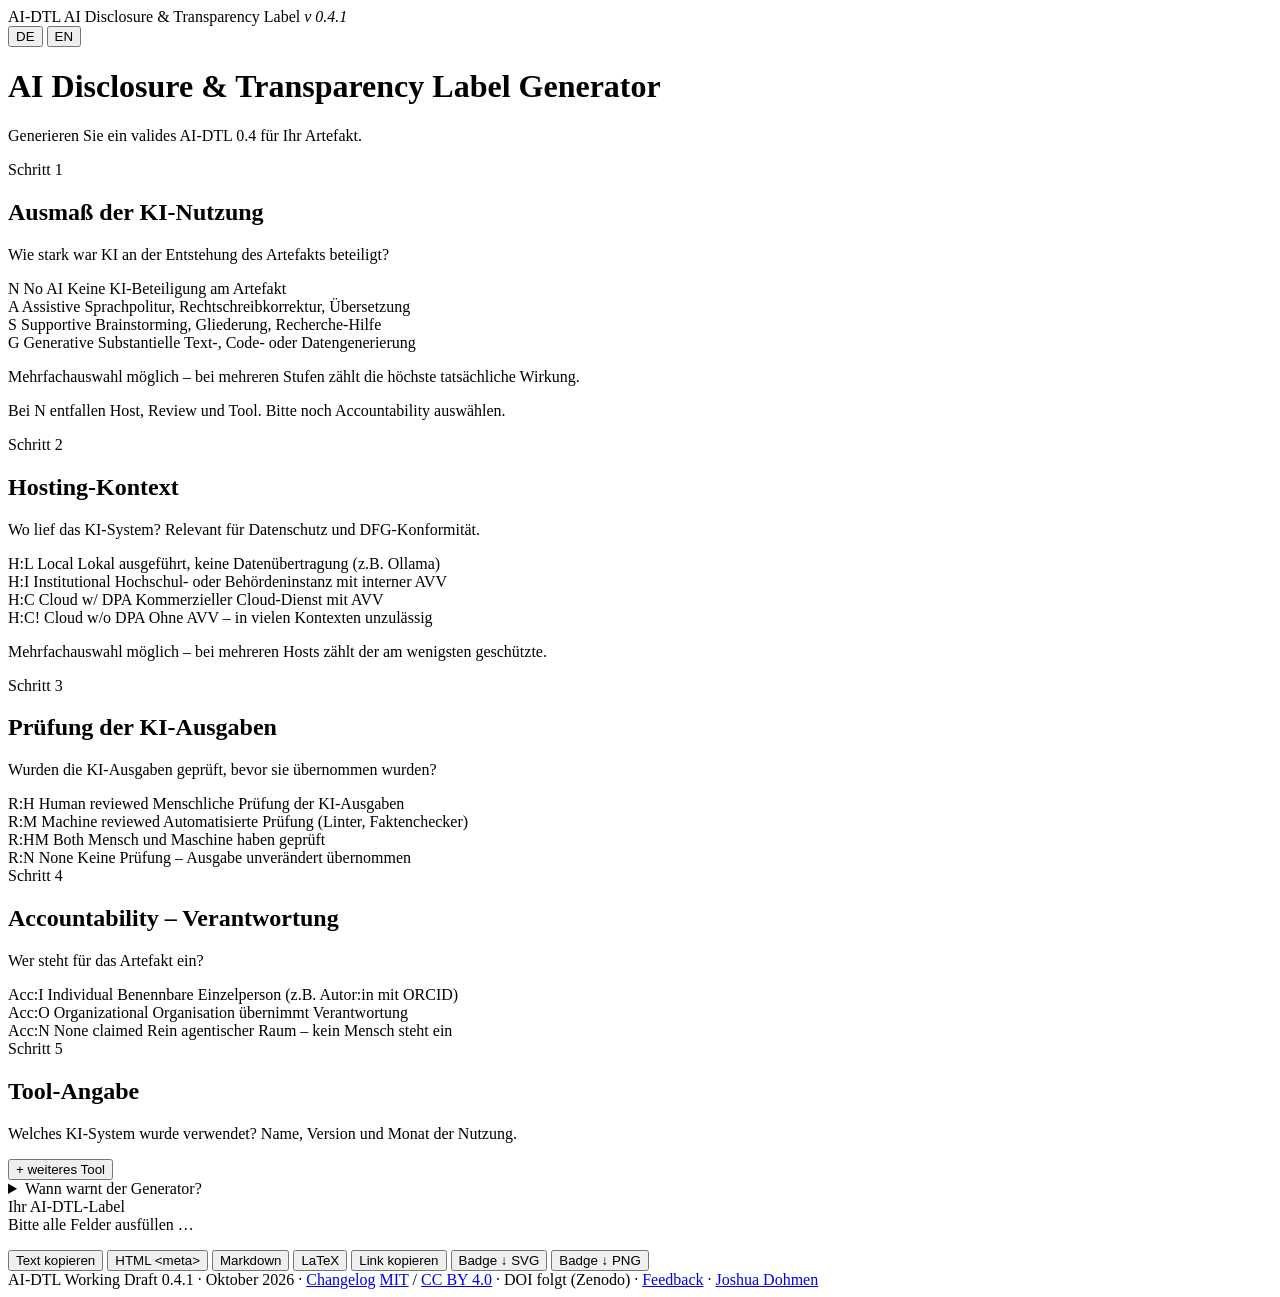
==== index.html @ 0ae25c78 "Move to github.com/ai-dtl/ai-dtl - SITE_BASE (root and rc), footer links and README now point to   h" ====
<!DOCTYPE html>
<html lang="de">
<head>
  <meta charset="UTF-8">
  <meta name="viewport" content="width=device-width, initial-scale=1.0">
  <title>AI-DTL Label Generator</title>
  <link rel="preconnect" href="https://fonts.googleapis.com">
  <link href="https://fonts.googleapis.com/css2?family=Open+Sans:wght@400;600;700;800&display=swap" rel="stylesheet">
  <link rel="stylesheet" href="css/style.css">
</head>
<body>

<!-- ── Header ───────────────────────────────────────────── -->
<header class="site-header">
  <div class="logo-area">
    <span class="uk-mark">AI-DTL</span>
    <span class="header-sub">AI Disclosure &amp; Transparency Label <em>v 0.4.1</em></span>
  </div>
  <div class="lang-switch">
    <button id="btn-de" class="active" onclick="setLang('de')">DE</button>
    <button id="btn-en" onclick="setLang('en')">EN</button>
  </div>
</header>

<!-- ── Page ─────────────────────────────────────────────── -->
<main class="page">

  <div class="page-title">
    <h1 data-i18n="hero_title">AI Disclosure &amp; Transparency Label Generator</h1>
    <p data-i18n="hero_desc">Generieren Sie ein valides AI-DTL 0.4 für Ihr Artefakt.</p>
  </div>

  <!-- Step 1 – Stamm (multi-select) -->
  <div class="step" id="card-stamm">
    <div class="step-header">
      <span class="step-num" data-i18n="step">Schritt 1</span>
      <h2 data-i18n="s1_title">Ausmaß der KI-Nutzung</h2>
    </div>
    <p class="step-sub" data-i18n="s1_sub">Wie stark war KI an der Entstehung des Artefakts beteiligt?</p>
    <div class="opts">
      <div class="opt" data-dim="stamm" data-val="N" onclick="pick(this)">
        <div class="opt-icon" data-icon="N"></div>
        <span class="code">N</span>
        <span class="lbl" data-i18n="opt.N.lbl">No AI</span>
        <span class="dsc" data-i18n="opt.N.dsc">Keine KI-Beteiligung am Artefakt</span>
      </div>
      <div class="opt" data-dim="stamm" data-val="A" onclick="pick(this)">
        <div class="opt-icon" data-icon="A"></div>
        <span class="code">A</span>
        <span class="lbl" data-i18n="opt.A.lbl">Assistive</span>
        <span class="dsc" data-i18n="opt.A.dsc">Sprachpolitur, Rechtschreibkorrektur, Übersetzung</span>
      </div>
      <div class="opt" data-dim="stamm" data-val="S" onclick="pick(this)">
        <div class="opt-icon" data-icon="S"></div>
        <span class="code">S</span>
        <span class="lbl" data-i18n="opt.S.lbl">Supportive</span>
        <span class="dsc" data-i18n="opt.S.dsc">Brainstorming, Gliederung, Recherche-Hilfe</span>
      </div>
      <div class="opt" data-dim="stamm" data-val="G" onclick="pick(this)">
        <div class="opt-icon" data-icon="G"></div>
        <span class="code">G</span>
        <span class="lbl" data-i18n="opt.G.lbl">Generative</span>
        <span class="dsc" data-i18n="opt.G.dsc">Substantielle Text-, Code- oder Datengenerierung</span>
      </div>
    </div>
    <p class="multi-hint" data-i18n="s1_hint">Mehrfachauswahl möglich – bei mehreren Stufen zählt die höchste tatsächliche Wirkung.</p>
    <p class="no-ai-hint" id="no-ai-hint" data-i18n="no_ai_hint">
      Bei N entfallen Host, Review und Tool. Bitte noch Accountability auswählen.
    </p>
  </div>

  <!-- Step 2 – Host (multi-select) -->
  <div class="step" id="card-host">
    <div class="step-header">
      <span class="step-num" data-i18n="step2">Schritt 2</span>
      <h2 data-i18n="s2_title">Hosting-Kontext</h2>
    </div>
    <p class="step-sub" data-i18n="s2_sub">Wo lief das KI-System? Relevant für Datenschutz und DFG-Konformität.</p>
    <div class="opts">
      <div class="opt" data-dim="host" data-val="H:L" onclick="pick(this)">
        <div class="opt-icon" data-icon="H:L"></div>
        <span class="code">H:L</span>
        <span class="lbl" data-i18n="opt.H:L.lbl">Local</span>
        <span class="dsc" data-i18n="opt.H:L.dsc">Lokal ausgeführt, keine Datenübertragung (z.B. Ollama)</span>
      </div>
      <div class="opt" data-dim="host" data-val="H:I" onclick="pick(this)">
        <div class="opt-icon" data-icon="H:I"></div>
        <span class="code">H:I</span>
        <span class="lbl" data-i18n="opt.H:I.lbl">Institutional</span>
        <span class="dsc" data-i18n="opt.H:I.dsc">Hochschul- oder Behördeninstanz mit interner AVV</span>
      </div>
      <div class="opt" data-dim="host" data-val="H:C" onclick="pick(this)">
        <div class="opt-icon" data-icon="H:C"></div>
        <span class="code">H:C</span>
        <span class="lbl" data-i18n="opt.H:C.lbl">Cloud w/ DPA</span>
        <span class="dsc" data-i18n="opt.H:C.dsc">Kommerzieller Cloud-Dienst mit AVV</span>
      </div>
      <div class="opt" data-dim="host" data-val="H:C!" onclick="pick(this)">
        <div class="opt-icon" data-icon="H:C!"></div>
        <span class="code">H:C!</span>
        <span class="lbl" data-i18n="opt.H:C!.lbl">Cloud w/o DPA</span>
        <span class="dsc" data-i18n="opt.H:C!.dsc">Ohne AVV – in vielen Kontexten unzulässig</span>
      </div>
    </div>
    <p class="multi-hint" data-i18n="s2_hint">Mehrfachauswahl möglich – bei mehreren Hosts zählt der am wenigsten geschützte.</p>
  </div>

  <!-- Step 3 – Review -->
  <div class="step" id="card-review">
    <div class="step-header">
      <span class="step-num" data-i18n="step3">Schritt 3</span>
      <h2 data-i18n="s3_title">Prüfung der KI-Ausgaben</h2>
    </div>
    <p class="step-sub" data-i18n="s3_sub">Wurden die KI-Ausgaben geprüft, bevor sie übernommen wurden?</p>
    <div class="opts">
      <div class="opt" data-dim="review" data-val="R:H" onclick="pick(this)">
        <div class="opt-icon" data-icon="R:H"></div>
        <span class="code">R:H</span>
        <span class="lbl" data-i18n="opt.R:H.lbl">Human reviewed</span>
        <span class="dsc" data-i18n="opt.R:H.dsc">Menschliche Prüfung der KI-Ausgaben</span>
      </div>
      <div class="opt" data-dim="review" data-val="R:M" onclick="pick(this)">
        <div class="opt-icon" data-icon="R:M"></div>
        <span class="code">R:M</span>
        <span class="lbl" data-i18n="opt.R:M.lbl">Machine reviewed</span>
        <span class="dsc" data-i18n="opt.R:M.dsc">Automatisierte Prüfung (Linter, Faktenchecker)</span>
      </div>
      <div class="opt" data-dim="review" data-val="R:HM" onclick="pick(this)">
        <div class="opt-icon" data-icon="R:HM"></div>
        <span class="code">R:HM</span>
        <span class="lbl" data-i18n="opt.R:HM.lbl">Both</span>
        <span class="dsc" data-i18n="opt.R:HM.dsc">Mensch und Maschine haben geprüft</span>
      </div>
      <div class="opt" data-dim="review" data-val="R:N" onclick="pick(this)">
        <div class="opt-icon" data-icon="R:N"></div>
        <span class="code">R:N</span>
        <span class="lbl" data-i18n="opt.R:N.lbl">None</span>
        <span class="dsc" data-i18n="opt.R:N.dsc">Keine Prüfung – Ausgabe unverändert übernommen</span>
      </div>
    </div>
  </div>

  <!-- Step 4 – Accountability + optional ROR -->
  <div class="step" id="card-acc">
    <div class="step-header">
      <span class="step-num" data-i18n="step4">Schritt 4</span>
      <h2 data-i18n="s4_title">Accountability – Verantwortung</h2>
    </div>
    <p class="step-sub" data-i18n="s4_sub">Wer steht für das Artefakt ein?</p>
    <div class="opts">
      <div class="opt" data-dim="acc" data-val="Acc:I" onclick="pick(this)">
        <div class="opt-icon" data-icon="Acc:I"></div>
        <span class="code">Acc:I</span>
        <span class="lbl" data-i18n="opt.Acc:I.lbl">Individual</span>
        <span class="dsc" data-i18n="opt.Acc:I.dsc">Benennbare Einzelperson (z.B. Autor:in mit ORCID)</span>
      </div>
      <div class="opt" data-dim="acc" data-val="Acc:O" onclick="pick(this)">
        <div class="opt-icon" data-icon="Acc:O"></div>
        <span class="code">Acc:O</span>
        <span class="lbl" data-i18n="opt.Acc:O.lbl">Organizational</span>
        <span class="dsc" data-i18n="opt.Acc:O.dsc">Organisation übernimmt Verantwortung</span>
      </div>
      <div class="opt" data-dim="acc" data-val="Acc:N" onclick="pick(this)">
        <div class="opt-icon" data-icon="Acc:N"></div>
        <span class="code">Acc:N</span>
        <span class="lbl" data-i18n="opt.Acc:N.lbl">None claimed</span>
        <span class="dsc" data-i18n="opt.Acc:N.dsc">Rein agentischer Raum – kein Mensch steht ein</span>
      </div>
    </div>
  </div>

  <!-- Step 5 – Multi-tool -->
  <div class="step" id="card-tool">
    <div class="step-header">
      <span class="step-num" data-i18n="step5">Schritt 5</span>
      <h2 data-i18n="s5_title">Tool-Angabe</h2>
    </div>
    <p class="step-sub" data-i18n="s5_sub">Welches KI-System wurde verwendet? Name, Version und Monat der Nutzung.</p>
    <div id="tools-container"></div>
    <button type="button" class="add-tool-btn" id="add-tool-btn"
            data-i18n="btn_add_tool" onclick="addTool()">+ weiteres Tool</button>
  </div>

  <!-- Warning banner -->
  <div class="warn-banner" id="warn-banner" aria-live="polite"></div>

  <!-- Warning details (collapsible) -->
  <details class="warn-details">
    <summary data-i18n="warn_when_title">Wann warnt der Generator?</summary>
    <div class="warn-details-body" data-i18n="warn_when_body"></div>
  </details>

  <!-- Result -->
  <div class="result-block">
    <div class="result-label" data-i18n="result_label">Ihr AI-DTL-Label</div>

    <div id="badge-container">
      <span class="ph" data-i18n="result_ph">Bitte alle Felder ausfüllen …</span>
    </div>

    <div class="label-out" id="label-out" style="display:none;"></div>
    <p class="explain" id="explain-out"></p>

    <div class="copy-row">
      <button class="copy-btn" data-fmt="plain"  onclick="copyAs('plain')"  data-i18n="btn_text">Text kopieren</button>
      <button class="copy-btn" data-fmt="meta"   onclick="copyAs('meta')"   data-i18n="btn_meta">HTML &lt;meta&gt;</button>
      <button class="copy-btn" data-fmt="md"     onclick="copyAs('md')"     data-i18n="btn_md">Markdown</button>
      <button class="copy-btn" data-fmt="latex"  onclick="copyAs('latex')"  data-i18n="btn_latex">LaTeX</button>
      <button class="copy-btn" data-fmt="link"   onclick="copyAs('link')"   data-i18n="btn_link">Link kopieren</button>
      <button class="copy-btn" onclick="downloadBadge()"    data-i18n="btn_badge">Badge ↓ SVG</button>
      <button class="copy-btn" onclick="downloadBadgePNG()" data-i18n="btn_png">Badge ↓ PNG</button>
    </div>
  </div>

  <footer>
    <span>AI-DTL Working Draft 0.4.1 · Oktober 2026 · <a href="changelog/">Changelog</a></span>
    <span>
      <a href="https://github.com/ai-dtl/ai-dtl/blob/main/LICENSE" target="_blank">MIT</a> / <a href="https://creativecommons.org/licenses/by/4.0" target="_blank">CC BY 4.0</a> ·
      DOI folgt (Zenodo) ·
      <a href="https://github.com/ai-dtl/ai-dtl/issues" target="_blank">Feedback</a> ·
      <a href="mailto:jdohmen@uni-koblenz.de">Joshua Dohmen</a>
    </span>
  </footer>

</main>

<script src="js/icons.js"></script>
<script src="js/tools.js"></script>
<script src="js/spec.js"></script>
<script src="js/label-core.js"></script>
<script src="js/app.js"></script>
</body>
</html>
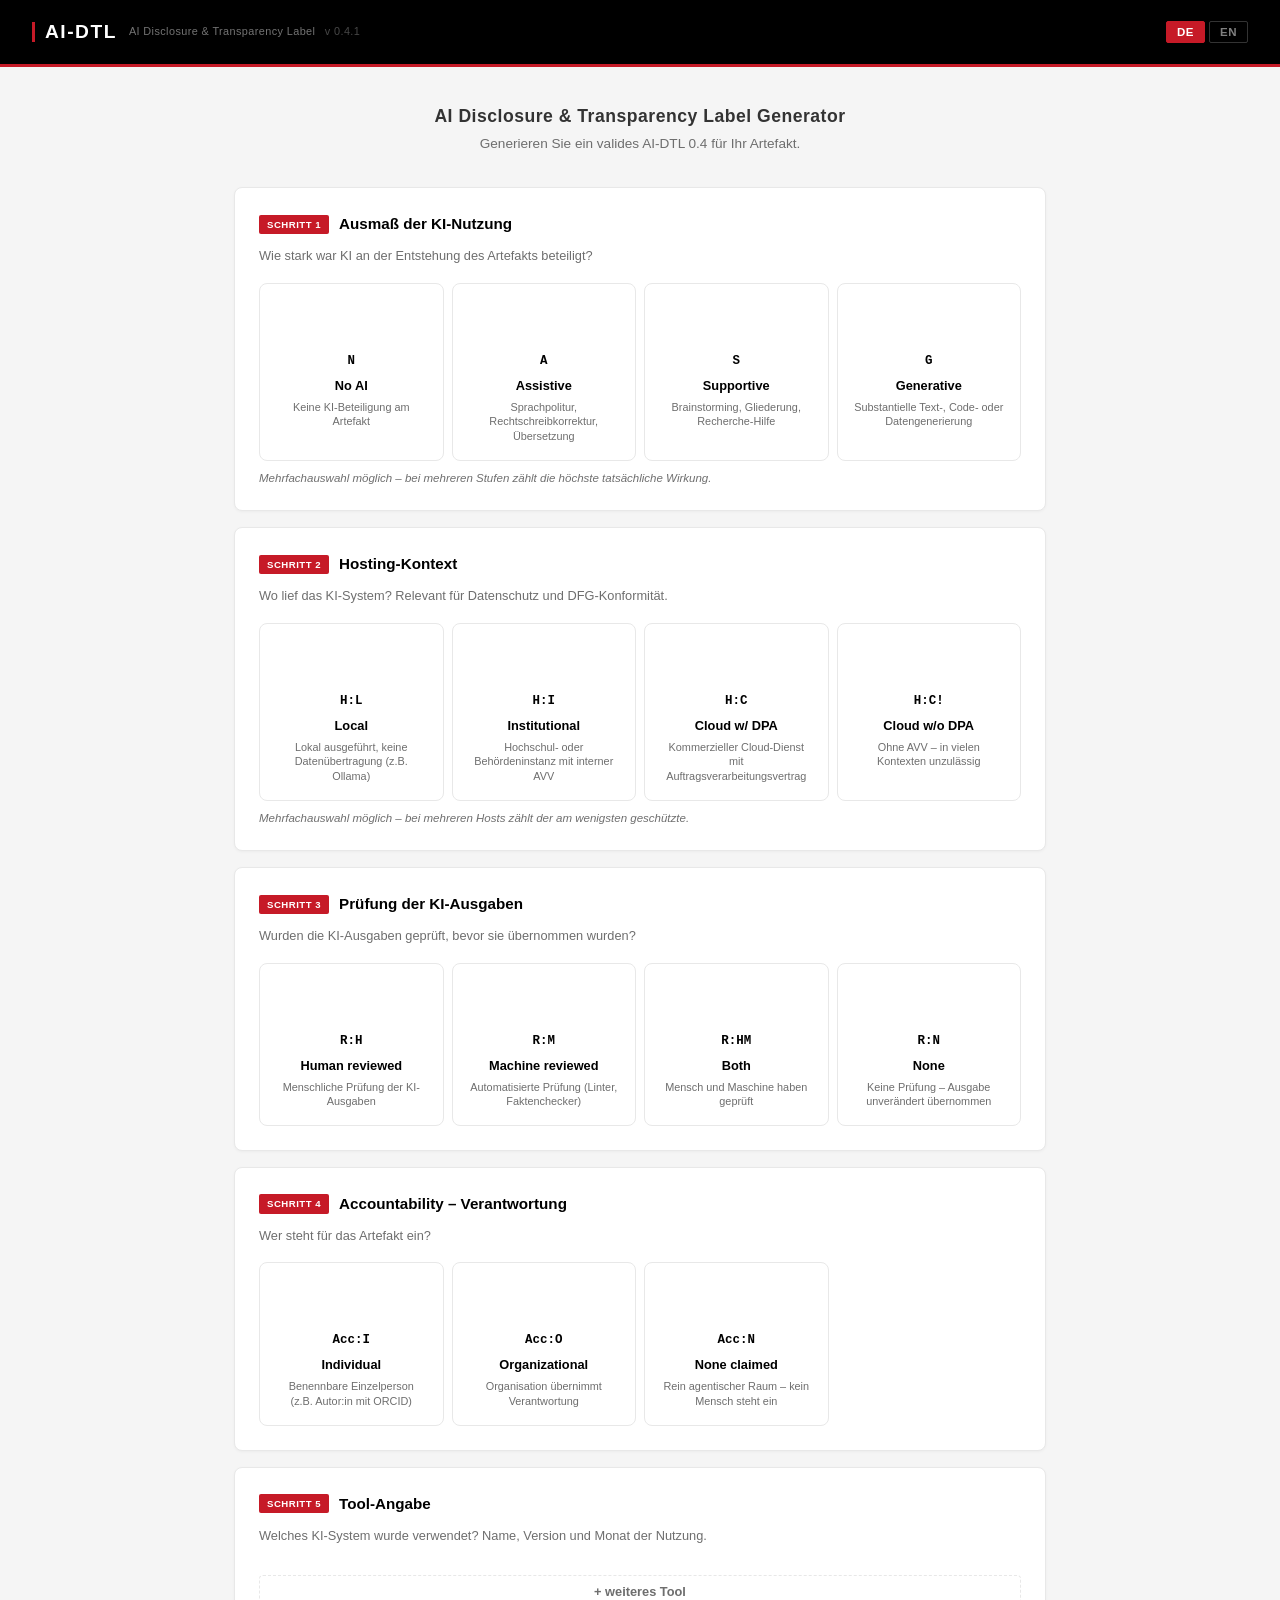
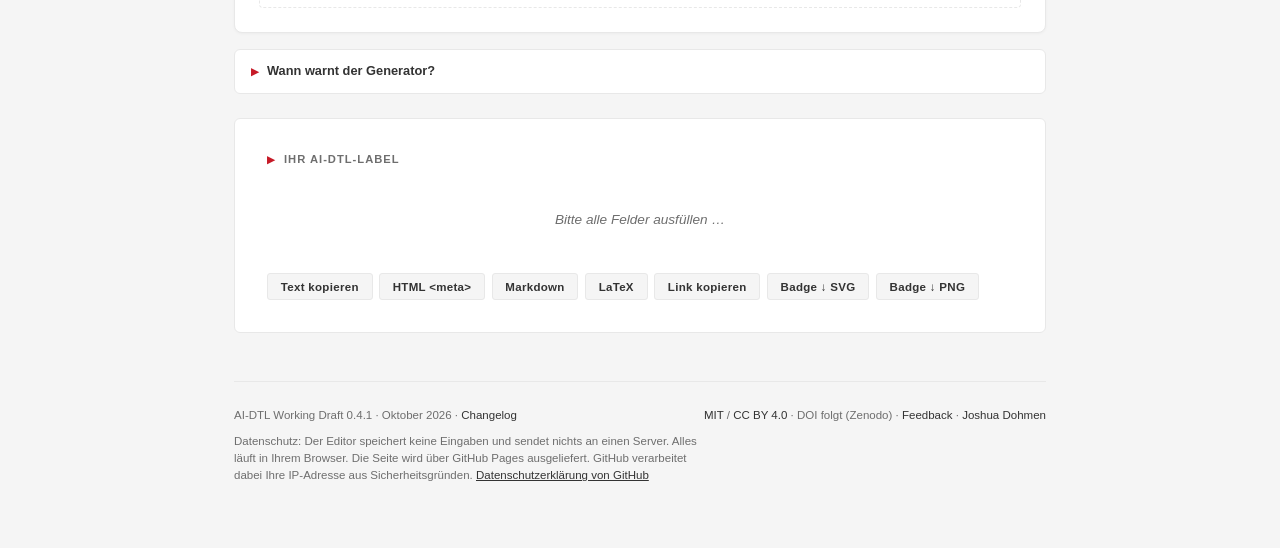
==== commit 8fdb5fc9: "Move to ai-dtl.github.io: new base URL, local fonts only, privacy notice - the repository is now ai-" ====
--- a/index.html
+++ b/index.html
@@ -4,8 +4,6 @@
   <meta charset="UTF-8">
   <meta name="viewport" content="width=device-width, initial-scale=1.0">
   <title>AI-DTL Label Generator</title>
-  <link rel="preconnect" href="https://fonts.googleapis.com">
-  <link href="https://fonts.googleapis.com/css2?family=Open+Sans:wght@400;600;700;800&display=swap" rel="stylesheet">
   <link rel="stylesheet" href="css/style.css">
 </head>
 <body>
@@ -215,11 +213,12 @@
   <footer>
     <span>AI-DTL Working Draft 0.4.1 · Oktober 2026 · <a href="changelog/">Changelog</a></span>
     <span>
-      <a href="https://github.com/ai-dtl/ai-dtl/blob/main/LICENSE" target="_blank">MIT</a> / <a href="https://creativecommons.org/licenses/by/4.0" target="_blank">CC BY 4.0</a> ·
+      <a href="https://github.com/ai-dtl/ai-dtl.github.io/blob/main/LICENSE" target="_blank">MIT</a> / <a href="https://creativecommons.org/licenses/by/4.0" target="_blank">CC BY 4.0</a> ·
       DOI folgt (Zenodo) ·
-      <a href="https://github.com/ai-dtl/ai-dtl/issues" target="_blank">Feedback</a> ·
+      <a href="https://github.com/ai-dtl/ai-dtl.github.io/issues" target="_blank">Feedback</a> ·
       <a href="mailto:jdohmen@uni-koblenz.de">Joshua Dohmen</a>
     </span>
+    <p class="privacy"><span data-site="privacy"></span> <a href="https://docs.github.com/en/site-policy/privacy-policies/github-general-privacy-statement" target="_blank" data-site="privacy_link"></a></p>
   </footer>
 
 </main>
--- a/css/style.css
+++ b/css/style.css
@@ -0,0 +1,595 @@
+/* ── CD Tokens ─────────────────────────────────────────── */
+:root {
+  --red:    #c61a27;
+  --black:  #000000;
+  --white:  #ffffff;
+  --g100:   #f5f5f5;
+  --g200:   #e8e8e8;
+  --g400:   #6e6e6e;
+  --g700:   #333333;
+  --warn-bg: #fff4f4;
+  --warn-border: #e8b0b0;
+  --font: 'Open Sans', Arial, sans-serif;
+  --max: 860px;
+}
+*, *::before, *::after { box-sizing: border-box; margin: 0; padding: 0; }
+
+body {
+  font-family: var(--font);
+  background: var(--g100);
+  color: var(--black);
+  font-size: 18px;
+  line-height: 1.6;
+}
+
+/* ── Header ─────────────────────────────────────────────── */
+.site-header {
+  background: var(--black);
+  padding: 0 2rem;
+  height: 64px;
+  display: flex;
+  align-items: center;
+  justify-content: space-between;
+  position: sticky;
+  top: 0;
+  z-index: 100;
+}
+.site-header::after {
+  content: '';
+  display: block;
+  position: absolute;
+  top: 64px; left: 0; right: 0;
+  height: 3px;
+  background: var(--red);
+}
+
+.logo-area {
+  display: flex; align-items: center; gap: 12px;
+  text-decoration: none;
+}
+.uk-mark {
+  font-family: var(--font);
+  font-weight: 800;
+  font-size: 1.2rem;
+  color: var(--white);
+  letter-spacing: 1.5px;
+  line-height: 1;
+  border-left: 3px solid var(--red);
+  padding-left: 10px;
+}
+.header-sub {
+  font-size: .68rem;
+  font-weight: 400;
+  color: rgba(255,255,255,.45);
+  letter-spacing: .4px;
+}
+.header-sub em {
+  font-style: normal;
+  color: rgba(255,255,255,.28);
+  margin-left: 6px;
+}
+.header-version {
+  font-size: .65rem;
+  font-weight: 600;
+  color: rgba(255,255,255,.35);
+  letter-spacing: .5px;
+}
+
+.lang-switch {
+  display: flex; gap: 4px;
+}
+.lang-switch button {
+  font-family: var(--font);
+  font-size: .72rem;
+  font-weight: 600;
+  letter-spacing: .5px;
+  background: none;
+  border: 1px solid rgba(255,255,255,.2);
+  color: rgba(255,255,255,.5);
+  padding: 4px 10px;
+  cursor: pointer;
+  border-radius: 2px;
+  transition: all .15s;
+}
+.lang-switch button.active {
+  background: var(--red);
+  border-color: var(--red);
+  color: var(--white);
+}
+
+/* ── Layout ─────────────────────────────────────────────── */
+.page {
+  max-width: var(--max);
+  margin: 0 auto;
+  padding: 2.5rem 1.5rem 4rem;
+}
+
+/* ── Page title ─────────────────────────────────────────── */
+.page-title {
+  margin-bottom: 2rem;
+  text-align: center;
+}
+.page-title h1 {
+  font-size: 1.1rem;
+  font-weight: 700;
+  letter-spacing: .5px;
+  color: var(--g700);
+  line-height: 1.4;
+}
+.page-title p {
+  margin-top: .3rem;
+  color: var(--g400);
+  font-size: .85rem;
+}
+
+/* ── Step card ──────────────────────────────────────────── */
+.step {
+  background: var(--white);
+  border: 1px solid var(--g200);
+  border-radius: 8px;
+  padding: 1.5rem;
+  margin-bottom: 1rem;
+  box-shadow: 0 1px 3px rgba(0,0,0,.04);
+  transition: box-shadow .15s;
+}
+.step.completed {
+  border-color: var(--g200);
+}
+.step-header {
+  display: flex;
+  align-items: center;
+  gap: 10px;
+  margin-bottom: .6rem;
+}
+.step-num {
+  font-size: .6rem;
+  font-weight: 700;
+  letter-spacing: .5px;
+  color: var(--white);
+  background: var(--red);
+  padding: 2px 8px;
+  border-radius: 2px;
+  text-transform: uppercase;
+  white-space: nowrap;
+}
+.step-num.done {
+  background: var(--g700);
+}
+.step-header h2 {
+  font-size: .95rem;
+  font-weight: 700;
+}
+.step-sub {
+  font-size: .8rem;
+  color: var(--g400);
+  margin-bottom: 1rem;
+}
+
+/* ── Options grid ───────────────────────────────────────── */
+.opts {
+  display: grid;
+  grid-template-columns: repeat(auto-fill, minmax(170px, 1fr));
+  gap: 8px;
+}
+.opt {
+  background: var(--white);
+  border: 1.5px solid var(--g200);
+  border-radius: 8px;
+  padding: 1rem;
+  cursor: pointer;
+  transition: border-color .12s, background .12s, box-shadow .12s, transform .12s;
+  position: relative;
+  display: flex;
+  flex-direction: column;
+  align-items: center;
+  text-align: center;
+  gap: 6px;
+}
+.opt:hover {
+  border-color: var(--g400);
+  box-shadow: 0 2px 8px rgba(0,0,0,.07);
+  transform: translateY(-1px);
+}
+.opt.selected {
+  background: var(--black);
+  border-color: var(--black);
+}
+.opt.selected::after {
+  content: '✓';
+  position: absolute;
+  top: 6px;
+  right: 9px;
+  font-size: .72rem;
+  font-weight: 700;
+  color: rgba(255,255,255,.9);
+}
+.opt.selected .opt-icon { color: var(--white); }
+.opt.selected .code,
+.opt.selected .lbl,
+.opt.selected .dsc { color: var(--white) !important; }
+
+/* ── Option icon ───────────────────────────────────────── */
+.opt-icon {
+  width: 44px;
+  height: 44px;
+  display: flex;
+  align-items: center;
+  justify-content: center;
+  color: var(--black);
+  margin-bottom: 2px;
+}
+.opt-icon .dtl-icon {
+  width: 38px;
+  height: 38px;
+}
+
+.code {
+  font-family: 'Courier New', monospace;
+  font-size: .78rem;
+  font-weight: 700;
+  color: var(--black);
+  display: block;
+}
+.lbl {
+  font-size: .8rem;
+  font-weight: 600;
+  display: block;
+  line-height: 1.25;
+}
+.dsc {
+  font-size: .68rem;
+  color: var(--g400);
+  display: block;
+  line-height: 1.35;
+}
+
+/* ── Tool inputs ─────────────────────────────────────────── */
+.tool-row { display: flex; gap: .6rem; flex-wrap: wrap; }
+.ac-wrap {
+  position: relative;
+  flex: 2;
+  min-width: 170px;
+}
+.tool-row input,
+.dd-btn {
+  font-family: var(--font);
+  font-size: .88rem;
+  border: 2px solid var(--g200);
+  padding: .6rem .8rem;
+  outline: none;
+  background: var(--g100);
+  transition: border-color .15s, background .15s;
+  border-radius: 4px;
+  color: var(--black);
+}
+.ac-wrap input { width: 100%; }
+.tool-row input:focus,
+.dd-btn:focus {
+  background: var(--white);
+  border-color: var(--red);
+}
+.tool-row input::placeholder { color: var(--g400); }
+
+/* ── Date dropdowns (custom, cross-browser) ─────────────── */
+.dd-wrap {
+  position: relative;
+  flex: 1;
+  min-width: 110px;
+}
+.dd-btn {
+  width: 100%;
+  text-align: left;
+  cursor: pointer;
+  padding-right: 1.8rem;
+  position: relative;
+}
+.dd-btn::after {
+  content: '▾';
+  position: absolute;
+  right: .7rem;
+  top: 50%;
+  transform: translateY(-50%);
+  color: var(--g400);
+  font-size: .7rem;
+}
+.dd-btn.placeholder { color: var(--g400); }
+.dd-list {
+  position: absolute;
+  top: calc(100% + 3px);
+  left: 0;
+  right: 0;
+  background: var(--white);
+  border: 1px solid var(--g200);
+  border-radius: 6px;
+  box-shadow: 0 8px 20px rgba(0,0,0,.12);
+  max-height: 220px;
+  overflow-y: auto;
+  z-index: 60;
+  display: none;
+}
+.dd-list.open { display: block; }
+.dd-item {
+  padding: .4rem .8rem;
+  font-size: .85rem;
+  cursor: pointer;
+}
+.dd-item:hover { background: var(--g100); }
+.dd-item.selected { font-weight: 700; color: var(--red); }
+.dd-item.dd-clear { color: var(--g400); font-style: italic; }
+
+/* ── Autocomplete dropdown ──────────────────────────────── */
+.ac-list {
+  position: absolute;
+  top: calc(100% + 3px);
+  left: 0;
+  right: 0;
+  background: var(--white);
+  border: 1px solid var(--g200);
+  border-radius: 6px;
+  box-shadow: 0 8px 20px rgba(0,0,0,.12);
+  max-height: 250px;
+  overflow-y: auto;
+  z-index: 60;
+  display: none;
+}
+.ac-list.open { display: block; }
+.ac-group {
+  padding: .4rem .8rem .1rem;
+  font-size: .6rem;
+  font-weight: 700;
+  letter-spacing: .6px;
+  text-transform: uppercase;
+  color: var(--g400);
+}
+.ac-item {
+  padding: .4rem .8rem;
+  font-size: .85rem;
+  cursor: pointer;
+}
+.ac-item:hover, .ac-item.active { background: var(--g100); }
+.ac-item b { font-weight: 700; color: var(--red); }
+
+/* ── Multi-select hint ──────────────────────────────────── */
+.multi-hint {
+  font-size: .72rem;
+  color: var(--g400);
+  font-style: italic;
+  margin-top: .6rem;
+  line-height: 1.4;
+}
+
+/* ── Multi-tool rows ────────────────────────────────────── */
+#tools-container {
+  display: flex;
+  flex-direction: column;
+  gap: .5rem;
+  margin-bottom: .5rem;
+}
+.remove-tool-btn {
+  font-family: var(--font);
+  font-size: 1rem;
+  font-weight: 700;
+  background: none;
+  border: 1.5px solid var(--g200);
+  color: var(--g400);
+  width: 38px;
+  height: 38px;
+  border-radius: 4px;
+  cursor: pointer;
+  flex-shrink: 0;
+  align-self: center;
+  transition: all .15s;
+  line-height: 1;
+}
+.remove-tool-btn:hover {
+  background: var(--warn-bg);
+  border-color: var(--red);
+  color: var(--red);
+}
+.add-tool-btn {
+  font-family: var(--font);
+  font-size: .8rem;
+  font-weight: 600;
+  background: none;
+  border: 1.5px dashed var(--g200);
+  color: var(--g400);
+  padding: .5rem 1rem;
+  border-radius: 4px;
+  cursor: pointer;
+  margin-top: .3rem;
+  width: 100%;
+  text-align: center;
+  transition: all .15s;
+}
+.add-tool-btn:hover {
+  border-color: var(--black);
+  color: var(--black);
+}
+
+/* ── Warning details (collapsible) ─────────────────────── */
+.warn-details {
+  margin-top: .5rem;
+  background: var(--white);
+  border: 1px solid var(--g200);
+  border-radius: 6px;
+  font-size: .8rem;
+}
+.warn-details summary {
+  padding: .7rem 1rem;
+  cursor: pointer;
+  font-weight: 600;
+  color: var(--g700);
+  list-style: none;
+  user-select: none;
+}
+.warn-details summary::-webkit-details-marker { display: none; }
+.warn-details summary::before {
+  content: '▶';
+  font-size: .6rem;
+  color: var(--red);
+  margin-right: .5rem;
+  display: inline-block;
+  transition: transform .15s;
+}
+.warn-details[open] summary::before { transform: rotate(90deg); }
+.warn-details-body {
+  padding: .2rem 1rem 1rem;
+  color: var(--g700);
+  line-height: 1.6;
+}
+.warn-details-body ul { padding-left: 1.2rem; }
+.warn-details-body li { margin-bottom: .4rem; }
+
+/* ── Warn banner ─────────────────────────────────────────── */
+.warn-banner {
+  background: var(--warn-bg);
+  border-left: 3px solid var(--red);
+  border-radius: 0 6px 6px 0;
+  padding: .75rem 1rem;
+  font-size: .8rem;
+  color: var(--g700);
+  margin-bottom: 1rem;
+  display: none;
+}
+.warn-banner.show { display: block; }
+.warn-banner ul { margin: 0; padding-left: 1.1rem; }
+.warn-banner li + li { margin-top: .3rem; }
+
+/* ── Result block ────────────────────────────────────────── */
+.result-block {
+  background: var(--white);
+  border: 1px solid var(--g200);
+  border-radius: 6px;
+  padding: 2rem;
+  margin-top: 1.5rem;
+}
+.result-label {
+  font-size: .7rem;
+  font-weight: 700;
+  letter-spacing: 1px;
+  text-transform: uppercase;
+  color: var(--g400);
+  margin-bottom: 1rem;
+  display: flex;
+  align-items: center;
+  gap: 8px;
+}
+.result-label::before {
+  content: '▶';
+  color: var(--red);
+  font-size: .6rem;
+}
+
+/* ── Badge area ─────────────────────────────────────────── */
+#badge-container {
+  display: flex;
+  justify-content: center;
+  padding: 1.5rem 0;
+  min-height: 60px;
+}
+#badge-container .ph {
+  color: var(--g400);
+  font-style: italic;
+  font-size: .85rem;
+}
+.dtl-badge {
+  max-width: 100%;
+  height: auto;
+}
+
+/* ── Label text output ──────────────────────────────────── */
+.label-out {
+  font-family: 'Courier New', monospace;
+  font-size: .95rem;
+  font-weight: 700;
+  color: var(--black);
+  background: var(--g100);
+  padding: .8rem 1rem;
+  border-radius: 4px;
+  min-height: 2.5rem;
+  display: flex;
+  align-items: center;
+  letter-spacing: .3px;
+  word-break: break-all;
+  line-height: 1.5;
+  margin-top: 1rem;
+}
+.label-link {
+  color: inherit;
+  text-decoration: none;
+  border-bottom: 1px dashed var(--g400);
+}
+.label-out .ph {
+  color: var(--g400);
+  font-style: italic;
+  font-size: .85rem;
+  font-weight: 400;
+}
+.explain {
+  margin-top: .5rem;
+  font-size: .75rem;
+  color: var(--g400);
+  font-style: italic;
+  line-height: 1.5;
+}
+.copy-row {
+  display: flex; gap: .4rem; flex-wrap: wrap; margin-top: 1.2rem;
+}
+.copy-btn {
+  font-family: var(--font);
+  font-size: .72rem;
+  font-weight: 600;
+  background: var(--g100);
+  border: 1px solid var(--g200);
+  color: var(--g700);
+  padding: .4rem .8rem;
+  cursor: pointer;
+  letter-spacing: .3px;
+  transition: all .12s;
+  border-radius: 3px;
+}
+.copy-btn:hover { background: var(--g200); border-color: var(--g400); }
+.copy-btn.ok { background: var(--red); border-color: var(--red); color: var(--white); }
+
+/* ── Divider ─────────────────────────────────────────────── */
+.divider { display: none; }
+
+/* ── Utilities ───────────────────────────────────────────── */
+.hide { display: none !important; }
+.no-ai-hint {
+  display: none;
+  font-size: .8rem;
+  color: var(--g400);
+  padding: .5rem 0 0;
+}
+.no-ai-hint.show { display: block; }
+
+/* ── Footer ─────────────────────────────────────────────── */
+footer {
+  margin-top: 3rem;
+  padding-top: 1.5rem;
+  border-top: 1px solid var(--g200);
+  font-size: .72rem;
+  color: var(--g400);
+  display: flex;
+  justify-content: space-between;
+  flex-wrap: wrap;
+  gap: .5rem;
+}
+footer a { color: var(--g700); text-decoration: none; }
+footer a:hover { text-decoration: underline; }
+footer .privacy { flex-basis: 100%; max-width: 75ch; line-height: 1.5; }
+footer .privacy a { text-decoration: underline; }
+
+/* ── Responsive ─────────────────────────────────────────── */
+@media (max-width: 560px) {
+  .page { padding: 1.5rem 1rem 3rem; }
+  .site-header { padding: 0 1rem; }
+  .header-sub { display: none; }
+  .opts { grid-template-columns: 1fr 1fr; }
+  .page-title h1 { font-size: 1rem; }
+  .step { padding: 1rem; }
+  .opt { padding: .75rem .5rem; }
+  .opt-icon { width: 34px; height: 34px; }
+  .opt-icon .dtl-icon { width: 28px; height: 28px; }
+}
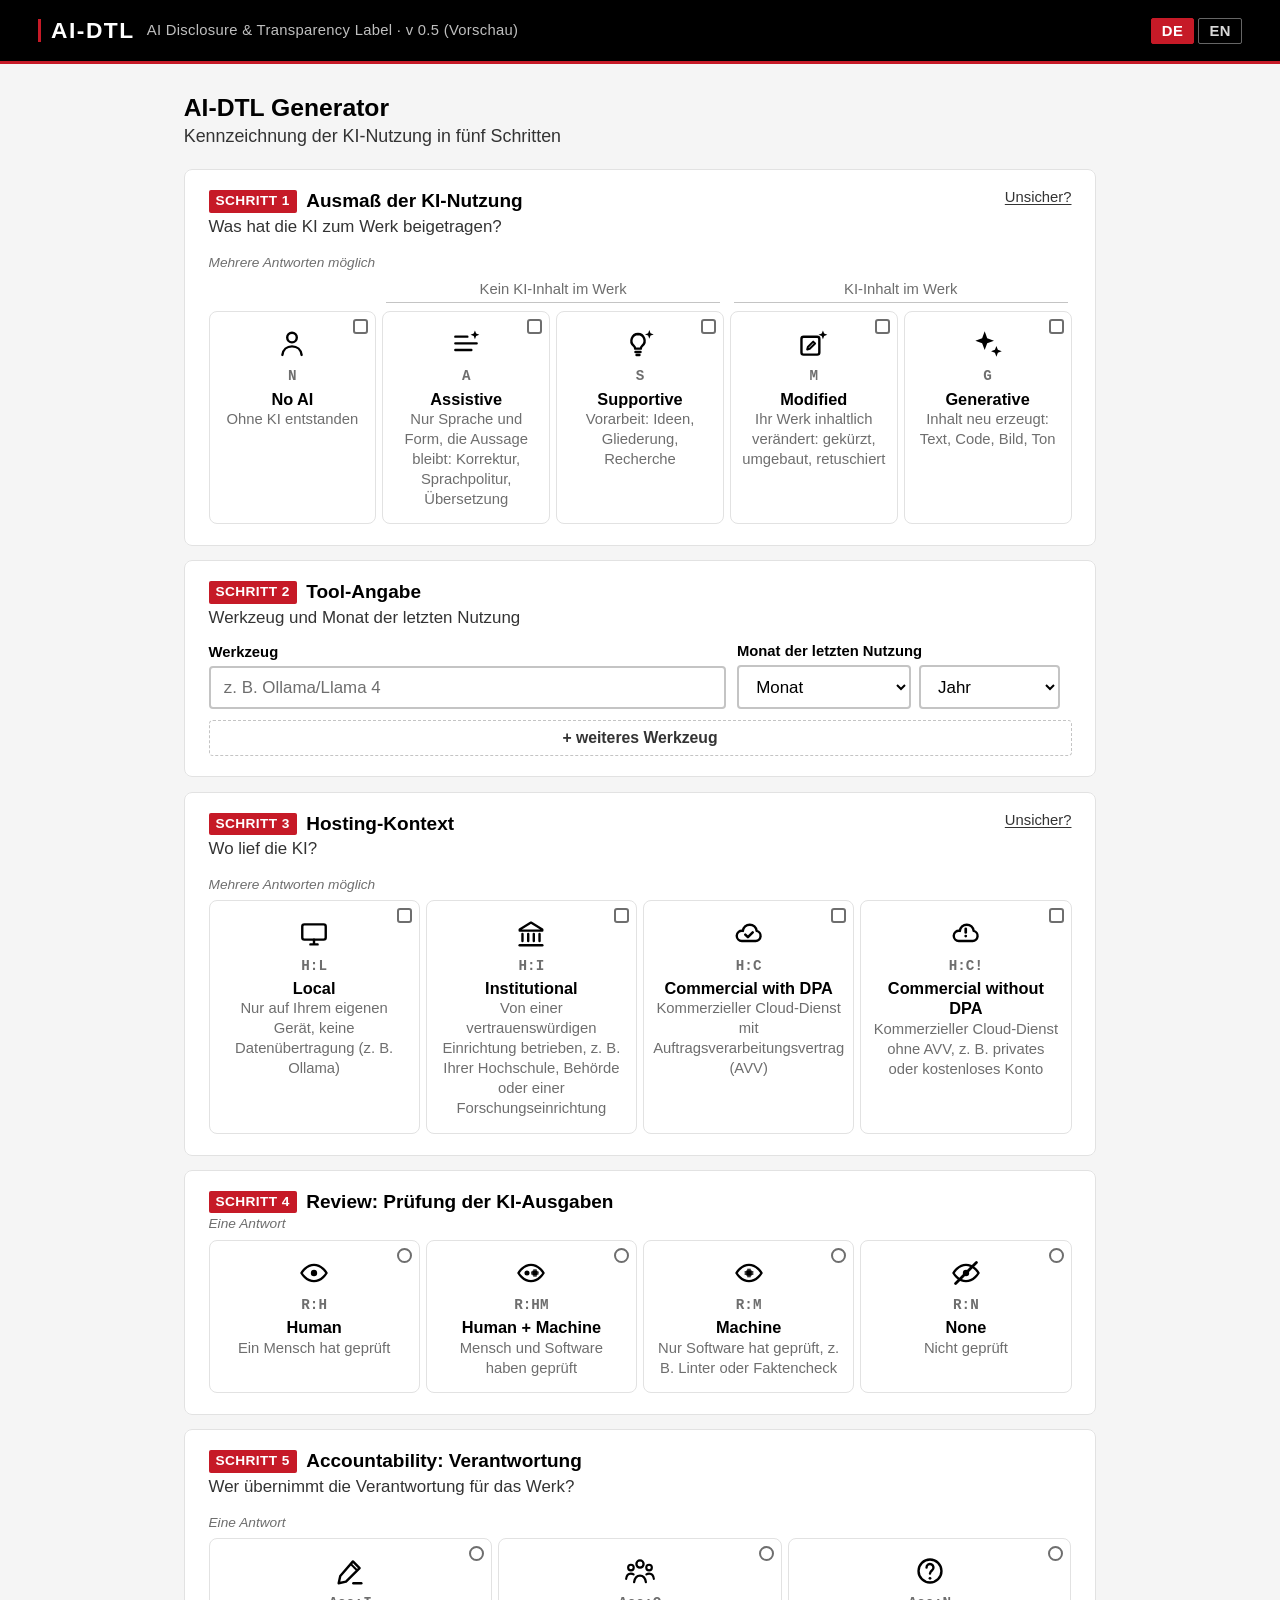
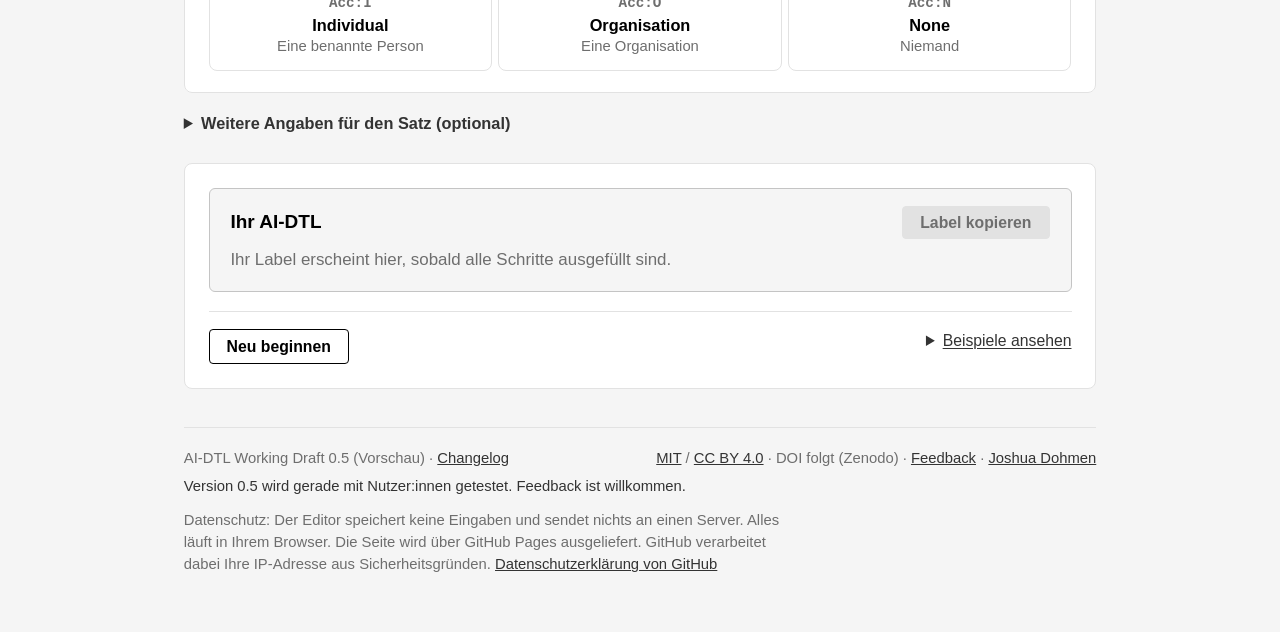
==== commit ce90c703: "Make the 0.5 preview the main page - editor, label page, stylesheet and scripts move from rc/ to the" ====
--- a/index.html
+++ b/index.html
@@ -3,230 +3,190 @@
 <head>
   <meta charset="UTF-8">
   <meta name="viewport" content="width=device-width, initial-scale=1.0">
-  <title>AI-DTL Label Generator</title>
+  <title>AI-DTL Generator · AI Disclosure &amp; Transparency Label (Vorschau 0.5)</title>
   <link rel="stylesheet" href="css/style.css">
 </head>
 <body>
 
-<!-- ── Header ───────────────────────────────────────────── -->
+<a class="skip-link" href="#editor" data-t="ui.skip">Zum Editor springen</a>
+
 <header class="site-header">
-  <div class="logo-area">
+  <a class="logo-area" href="./">
     <span class="uk-mark">AI-DTL</span>
-    <span class="header-sub">AI Disclosure &amp; Transparency Label <em>v 0.4.1</em></span>
-  </div>
-  <div class="lang-switch">
-    <button id="btn-de" class="active" onclick="setLang('de')">DE</button>
-    <button id="btn-en" onclick="setLang('en')">EN</button>
+    <span class="header-sub">AI Disclosure &amp; Transparency Label · <em data-t="ui.header_version">v 0.5 (Vorschau)</em></span>
+  </a>
+  <div class="lang-switch" role="group" aria-label="Sprache / Language">
+    <button type="button" id="btn-de" lang="de" aria-pressed="true">DE</button>
+    <button type="button" id="btn-en" lang="en" aria-pressed="false">EN</button>
   </div>
 </header>
 
-<!-- ── Page ─────────────────────────────────────────────── -->
-<main class="page">
+<div class="study-banner" id="study-banner" hidden></div>
+
+<main class="page" id="main">
 
   <div class="page-title">
-    <h1 data-i18n="hero_title">AI Disclosure &amp; Transparency Label Generator</h1>
-    <p data-i18n="hero_desc">Generieren Sie ein valides AI-DTL 0.4 für Ihr Artefakt.</p>
+    <h1 data-t="ui.title">AI-DTL Generator</h1>
+    <p data-t="ui.subtitle">Kennzeichnung der KI-Nutzung in fünf Schritten</p>
   </div>
 
-  <!-- Step 1 – Stamm (multi-select) -->
-  <div class="step" id="card-stamm">
-    <div class="step-header">
-      <span class="step-num" data-i18n="step">Schritt 1</span>
-      <h2 data-i18n="s1_title">Ausmaß der KI-Nutzung</h2>
-    </div>
-    <p class="step-sub" data-i18n="s1_sub">Wie stark war KI an der Entstehung des Artefakts beteiligt?</p>
-    <div class="opts">
-      <div class="opt" data-dim="stamm" data-val="N" onclick="pick(this)">
-        <div class="opt-icon" data-icon="N"></div>
-        <span class="code">N</span>
-        <span class="lbl" data-i18n="opt.N.lbl">No AI</span>
-        <span class="dsc" data-i18n="opt.N.dsc">Keine KI-Beteiligung am Artefakt</span>
+  <p class="notice" id="legacy-notice" role="status" hidden></p>
+
+  <form id="editor" class="steps" novalidate>
+
+    <!-- Ausmaß -->
+    <fieldset class="step" id="step-stamm">
+      <legend><span class="step-num"></span><span class="step-title" data-t="steps.stamm.title"></span></legend>
+      <button type="button" class="unsure-link" aria-expanded="false" aria-controls="helper" data-t="ui.unsure"></button>
+      <p class="step-sub" data-t="steps.stamm.sub"></p>
+      <p class="select-note" data-t="ui.multi"></p>
+      <div class="opts" data-dim="stamm"></div>
+      <p class="cumul" id="cumul-stamm" aria-live="polite"></p>
+      <div class="helper" id="helper" hidden>
+        <p class="helper-intro" data-t="helper.intro"></p>
+        <div class="helper-body" id="helper-body" aria-live="polite"></div>
+        <p class="helper-more"><a href="label/" target="_blank" rel="noopener" data-t="helper.more"></a></p>
       </div>
-      <div class="opt" data-dim="stamm" data-val="A" onclick="pick(this)">
-        <div class="opt-icon" data-icon="A"></div>
-        <span class="code">A</span>
-        <span class="lbl" data-i18n="opt.A.lbl">Assistive</span>
-        <span class="dsc" data-i18n="opt.A.dsc">Sprachpolitur, Rechtschreibkorrektur, Übersetzung</span>
+      <p class="hint" id="no-ai-hint" data-t="no_ai_hint" hidden></p>
+    </fieldset>
+
+    <!-- Tool -->
+    <fieldset class="step" id="step-tools">
+      <legend><span class="step-num"></span><span class="step-title" data-t="steps.tools.title"></span></legend>
+      <p class="step-sub" data-t="steps.tools.sub"></p>
+      <div id="tools-container"></div>
+      <button type="button" class="add-tool-btn" id="add-tool-btn" data-t="tools.add"></button>
+      <div class="tool-hints" id="tool-hints" aria-live="polite"></div>
+    </fieldset>
+
+    <!-- Hosting -->
+    <fieldset class="step" id="step-host">
+      <legend><span class="step-num"></span><span class="step-title" data-t="steps.host.title"></span></legend>
+      <button type="button" class="unsure-link" aria-expanded="false" aria-controls="host-helper" data-t="ui.unsure"></button>
+      <p class="step-sub" data-t="steps.host.sub"></p>
+      <p class="select-note" data-t="ui.multi"></p>
+      <div class="opts" data-dim="host"></div>
+      <p class="cumul" id="cumul-host" aria-live="polite"></p>
+      <div class="helper" id="host-helper" hidden>
+        <p class="helper-intro" data-t="host_helper.intro"></p>
+        <div class="helper-body" id="host-helper-body" aria-live="polite"></div>
+        <p class="helper-note" data-t="host_hint"></p>
+        <p class="helper-note" data-t="host_relay"></p>
       </div>
-      <div class="opt" data-dim="stamm" data-val="S" onclick="pick(this)">
-        <div class="opt-icon" data-icon="S"></div>
-        <span class="code">S</span>
-        <span class="lbl" data-i18n="opt.S.lbl">Supportive</span>
-        <span class="dsc" data-i18n="opt.S.dsc">Brainstorming, Gliederung, Recherche-Hilfe</span>
+    </fieldset>
+
+    <!-- Review -->
+    <fieldset class="step" id="step-review">
+      <legend><span class="step-num"></span><span class="step-title" data-t="steps.review.title"></span></legend>
+      <p class="select-note" data-t="ui.single"></p>
+      <div class="opts" data-dim="review"></div>
+      <p class="hint" id="review-hint" data-t="review_hint_as" hidden></p>
+    </fieldset>
+
+    <!-- Accountability -->
+    <fieldset class="step" id="step-acc">
+      <legend><span class="step-num"></span><span class="step-title" data-t="steps.acc.title"></span></legend>
+      <p class="step-sub" data-t="steps.acc.sub"></p>
+      <p class="select-note" data-t="ui.single"></p>
+      <div class="opts" data-dim="acc"></div>
+    </fieldset>
+
+    <!-- Optional details for the sentence -->
+    <details class="optional" id="optional">
+      <summary data-t="ui.optional"></summary>
+      <div class="optional-body">
+        <div class="field" id="field-purpose">
+          <label for="purpose" data-t="purpose.label"></label>
+          <input type="text" id="purpose" maxlength="120" autocomplete="off">
+        </div>
+        <div class="field" id="field-resp">
+          <label for="resp" data-t="resp.label"></label>
+          <input type="text" id="resp" maxlength="120" autocomplete="off" aria-describedby="resp-help">
+          <small id="resp-help" data-t="resp.help"></small>
+        </div>
+        <p class="optional-help" data-t="ui.optional_help"></p>
       </div>
-      <div class="opt" data-dim="stamm" data-val="G" onclick="pick(this)">
-        <div class="opt-icon" data-icon="G"></div>
-        <span class="code">G</span>
-        <span class="lbl" data-i18n="opt.G.lbl">Generative</span>
-        <span class="dsc" data-i18n="opt.G.dsc">Substantielle Text-, Code- oder Datengenerierung</span>
+    </details>
+
+  </form>
+
+  <!-- Result -->
+  <section class="result" id="result" aria-labelledby="result-title">
+    <div class="label-box">
+      <div class="label-box-head">
+        <h2 id="result-title" data-t="ui.result_title"></h2>
+        <button type="button" class="copy-label" id="copy-label" data-fmt="text" data-t="ui.copy_label"></button>
+      </div>
+      <div class="missing" id="missing" aria-live="polite"></div>
+      <div id="result-body" hidden>
+        <p class="result-intro" data-t="ui.result_intro"></p>
+        <p class="sentence" id="sentence"></p>
+        <p class="code-text" id="code-text"></p>
       </div>
     </div>
-    <p class="multi-hint" data-i18n="s1_hint">Mehrfachauswahl möglich – bei mehreren Stufen zählt die höchste tatsächliche Wirkung.</p>
-    <p class="no-ai-hint" id="no-ai-hint" data-i18n="no_ai_hint">
-      Bei N entfallen Host, Review und Tool. Bitte noch Accountability auswählen.
-    </p>
-  </div>
 
-  <!-- Step 2 – Host (multi-select) -->
-  <div class="step" id="card-host">
-    <div class="step-header">
-      <span class="step-num" data-i18n="step2">Schritt 2</span>
-      <h2 data-i18n="s2_title">Hosting-Kontext</h2>
-    </div>
-    <p class="step-sub" data-i18n="s2_sub">Wo lief das KI-System? Relevant für Datenschutz und DFG-Konformität.</p>
-    <div class="opts">
-      <div class="opt" data-dim="host" data-val="H:L" onclick="pick(this)">
-        <div class="opt-icon" data-icon="H:L"></div>
-        <span class="code">H:L</span>
-        <span class="lbl" data-i18n="opt.H:L.lbl">Local</span>
-        <span class="dsc" data-i18n="opt.H:L.dsc">Lokal ausgeführt, keine Datenübertragung (z.B. Ollama)</span>
-      </div>
-      <div class="opt" data-dim="host" data-val="H:I" onclick="pick(this)">
-        <div class="opt-icon" data-icon="H:I"></div>
-        <span class="code">H:I</span>
-        <span class="lbl" data-i18n="opt.H:I.lbl">Institutional</span>
-        <span class="dsc" data-i18n="opt.H:I.dsc">Hochschul- oder Behördeninstanz mit interner AVV</span>
-      </div>
-      <div class="opt" data-dim="host" data-val="H:C" onclick="pick(this)">
-        <div class="opt-icon" data-icon="H:C"></div>
-        <span class="code">H:C</span>
-        <span class="lbl" data-i18n="opt.H:C.lbl">Cloud w/ DPA</span>
-        <span class="dsc" data-i18n="opt.H:C.dsc">Kommerzieller Cloud-Dienst mit AVV</span>
-      </div>
-      <div class="opt" data-dim="host" data-val="H:C!" onclick="pick(this)">
-        <div class="opt-icon" data-icon="H:C!"></div>
-        <span class="code">H:C!</span>
-        <span class="lbl" data-i18n="opt.H:C!.lbl">Cloud w/o DPA</span>
-        <span class="dsc" data-i18n="opt.H:C!.dsc">Ohne AVV – in vielen Kontexten unzulässig</span>
+    <div id="result-extra" hidden>
+      <p class="label-page-link"><a id="label-page-link" target="_blank" rel="noopener" data-t="ui.open_label_page"></a></p>
+      <div class="hints" id="hints" aria-live="polite" hidden></div>
+      <div id="badge-container"></div>
+      <div class="formats" id="copy-row">
+        <span class="formats-label" data-t="ui.more_formats"></span>
+        <button type="button" class="copy-btn" data-fmt="html"   data-t="ui.btn_html"></button>
+        <button type="button" class="copy-btn" data-fmt="md"     data-t="ui.btn_md"></button>
+        <button type="button" class="copy-btn" data-fmt="latex"  data-t="ui.btn_latex"></button>
+        <button type="button" class="copy-btn" data-fmt="link"   data-t="ui.btn_link"></button>
+        <button type="button" class="copy-btn" data-fmt="speech" data-t="ui.btn_speech"></button>
+        <button type="button" class="copy-btn" data-fmt="svg"    data-t="ui.btn_svg"></button>
+        <button type="button" class="copy-btn" data-fmt="png"    data-t="ui.btn_png"></button>
       </div>
     </div>
-    <p class="multi-hint" data-i18n="s2_hint">Mehrfachauswahl möglich – bei mehreren Hosts zählt der am wenigsten geschützte.</p>
-  </div>
+    <p class="copy-status" id="copy-status" role="status"></p>
 
-  <!-- Step 3 – Review -->
-  <div class="step" id="card-review">
-    <div class="step-header">
-      <span class="step-num" data-i18n="step3">Schritt 3</span>
-      <h2 data-i18n="s3_title">Prüfung der KI-Ausgaben</h2>
+    <p class="part-label" id="part-label" data-t="ui.part_label" hidden></p>
+
+    <details class="art50" id="art50" hidden>
+      <summary data-t="art50.title"></summary>
+      <div class="art50-body">
+        <p id="art50-question" data-t="art50.question"></p>
+        <div class="answers" role="radiogroup" aria-labelledby="art50-question">
+          <label><input type="radio" name="art50" value="yes"> <span data-t="ui.yes"></span></label>
+          <label><input type="radio" name="art50" value="no"> <span data-t="ui.no"></span></label>
+          <label><input type="radio" name="art50" value="unknown"> <span data-t="ui.dont_know"></span></label>
+        </div>
+        <div class="art50-answer" id="art50-answer" aria-live="polite"></div>
+      </div>
+    </details>
+
+    <button type="button" class="study-copy" id="study-copy" data-t="ui.study_copy" hidden></button>
+
+    <div class="result-end">
+      <button type="button" class="btn-secondary" id="restart-btn" data-t="ui.restart"></button>
+      <details class="examples" id="examples">
+        <summary data-t="ui.examples"></summary>
+        <ul class="examples-list" id="examples-list"></ul>
+      </details>
     </div>
-    <p class="step-sub" data-i18n="s3_sub">Wurden die KI-Ausgaben geprüft, bevor sie übernommen wurden?</p>
-    <div class="opts">
-      <div class="opt" data-dim="review" data-val="R:H" onclick="pick(this)">
-        <div class="opt-icon" data-icon="R:H"></div>
-        <span class="code">R:H</span>
-        <span class="lbl" data-i18n="opt.R:H.lbl">Human reviewed</span>
-        <span class="dsc" data-i18n="opt.R:H.dsc">Menschliche Prüfung der KI-Ausgaben</span>
-      </div>
-      <div class="opt" data-dim="review" data-val="R:M" onclick="pick(this)">
-        <div class="opt-icon" data-icon="R:M"></div>
-        <span class="code">R:M</span>
-        <span class="lbl" data-i18n="opt.R:M.lbl">Machine reviewed</span>
-        <span class="dsc" data-i18n="opt.R:M.dsc">Automatisierte Prüfung (Linter, Faktenchecker)</span>
-      </div>
-      <div class="opt" data-dim="review" data-val="R:HM" onclick="pick(this)">
-        <div class="opt-icon" data-icon="R:HM"></div>
-        <span class="code">R:HM</span>
-        <span class="lbl" data-i18n="opt.R:HM.lbl">Both</span>
-        <span class="dsc" data-i18n="opt.R:HM.dsc">Mensch und Maschine haben geprüft</span>
-      </div>
-      <div class="opt" data-dim="review" data-val="R:N" onclick="pick(this)">
-        <div class="opt-icon" data-icon="R:N"></div>
-        <span class="code">R:N</span>
-        <span class="lbl" data-i18n="opt.R:N.lbl">None</span>
-        <span class="dsc" data-i18n="opt.R:N.dsc">Keine Prüfung – Ausgabe unverändert übernommen</span>
-      </div>
-    </div>
-  </div>
-
-  <!-- Step 4 – Accountability + optional ROR -->
-  <div class="step" id="card-acc">
-    <div class="step-header">
-      <span class="step-num" data-i18n="step4">Schritt 4</span>
-      <h2 data-i18n="s4_title">Accountability – Verantwortung</h2>
-    </div>
-    <p class="step-sub" data-i18n="s4_sub">Wer steht für das Artefakt ein?</p>
-    <div class="opts">
-      <div class="opt" data-dim="acc" data-val="Acc:I" onclick="pick(this)">
-        <div class="opt-icon" data-icon="Acc:I"></div>
-        <span class="code">Acc:I</span>
-        <span class="lbl" data-i18n="opt.Acc:I.lbl">Individual</span>
-        <span class="dsc" data-i18n="opt.Acc:I.dsc">Benennbare Einzelperson (z.B. Autor:in mit ORCID)</span>
-      </div>
-      <div class="opt" data-dim="acc" data-val="Acc:O" onclick="pick(this)">
-        <div class="opt-icon" data-icon="Acc:O"></div>
-        <span class="code">Acc:O</span>
-        <span class="lbl" data-i18n="opt.Acc:O.lbl">Organizational</span>
-        <span class="dsc" data-i18n="opt.Acc:O.dsc">Organisation übernimmt Verantwortung</span>
-      </div>
-      <div class="opt" data-dim="acc" data-val="Acc:N" onclick="pick(this)">
-        <div class="opt-icon" data-icon="Acc:N"></div>
-        <span class="code">Acc:N</span>
-        <span class="lbl" data-i18n="opt.Acc:N.lbl">None claimed</span>
-        <span class="dsc" data-i18n="opt.Acc:N.dsc">Rein agentischer Raum – kein Mensch steht ein</span>
-      </div>
-    </div>
-  </div>
-
-  <!-- Step 5 – Multi-tool -->
-  <div class="step" id="card-tool">
-    <div class="step-header">
-      <span class="step-num" data-i18n="step5">Schritt 5</span>
-      <h2 data-i18n="s5_title">Tool-Angabe</h2>
-    </div>
-    <p class="step-sub" data-i18n="s5_sub">Welches KI-System wurde verwendet? Name, Version und Monat der Nutzung.</p>
-    <div id="tools-container"></div>
-    <button type="button" class="add-tool-btn" id="add-tool-btn"
-            data-i18n="btn_add_tool" onclick="addTool()">+ weiteres Tool</button>
-  </div>
-
-  <!-- Warning banner -->
-  <div class="warn-banner" id="warn-banner" aria-live="polite"></div>
-
-  <!-- Warning details (collapsible) -->
-  <details class="warn-details">
-    <summary data-i18n="warn_when_title">Wann warnt der Generator?</summary>
-    <div class="warn-details-body" data-i18n="warn_when_body"></div>
-  </details>
-
-  <!-- Result -->
-  <div class="result-block">
-    <div class="result-label" data-i18n="result_label">Ihr AI-DTL-Label</div>
-
-    <div id="badge-container">
-      <span class="ph" data-i18n="result_ph">Bitte alle Felder ausfüllen …</span>
-    </div>
-
-    <div class="label-out" id="label-out" style="display:none;"></div>
-    <p class="explain" id="explain-out"></p>
-
-    <div class="copy-row">
-      <button class="copy-btn" data-fmt="plain"  onclick="copyAs('plain')"  data-i18n="btn_text">Text kopieren</button>
-      <button class="copy-btn" data-fmt="meta"   onclick="copyAs('meta')"   data-i18n="btn_meta">HTML &lt;meta&gt;</button>
-      <button class="copy-btn" data-fmt="md"     onclick="copyAs('md')"     data-i18n="btn_md">Markdown</button>
-      <button class="copy-btn" data-fmt="latex"  onclick="copyAs('latex')"  data-i18n="btn_latex">LaTeX</button>
-      <button class="copy-btn" data-fmt="link"   onclick="copyAs('link')"   data-i18n="btn_link">Link kopieren</button>
-      <button class="copy-btn" onclick="downloadBadge()"    data-i18n="btn_badge">Badge ↓ SVG</button>
-      <button class="copy-btn" onclick="downloadBadgePNG()" data-i18n="btn_png">Badge ↓ PNG</button>
-    </div>
-  </div>
+  </section>
 
   <footer>
-    <span>AI-DTL Working Draft 0.4.1 · Oktober 2026 · <a href="changelog/">Changelog</a></span>
+    <span><span data-t="ui.footer_draft"></span> · <a href="https://ai-dtl.github.io/changelog/">Changelog</a></span>
     <span>
-      <a href="https://github.com/ai-dtl/ai-dtl.github.io/blob/main/LICENSE" target="_blank">MIT</a> / <a href="https://creativecommons.org/licenses/by/4.0" target="_blank">CC BY 4.0</a> ·
-      DOI folgt (Zenodo) ·
-      <a href="https://github.com/ai-dtl/ai-dtl.github.io/issues" target="_blank">Feedback</a> ·
+      <a href="https://github.com/ai-dtl/ai-dtl.github.io/blob/main/LICENSE">MIT</a> / <a href="https://creativecommons.org/licenses/by/4.0">CC BY 4.0</a> ·
+      <span data-t="ui.doi">DOI folgt (Zenodo)</span> ·
+      <a href="https://github.com/ai-dtl/ai-dtl.github.io/issues">Feedback</a> ·
       <a href="mailto:jdohmen@uni-koblenz.de">Joshua Dohmen</a>
     </span>
-    <p class="privacy"><span data-site="privacy"></span> <a href="https://docs.github.com/en/site-policy/privacy-policies/github-general-privacy-statement" target="_blank" data-site="privacy_link"></a></p>
+    <span class="footer-test" data-t="ui.footer_test"></span>
+    <p class="privacy"><span data-t="ui.privacy"></span> <a href="https://docs.github.com/en/site-policy/privacy-policies/github-general-privacy-statement" data-t="ui.privacy_link"></a></p>
   </footer>
 
 </main>
 
-<script src="js/icons.js"></script>
-<script src="js/tools.js"></script>
 <script src="js/spec.js"></script>
 <script src="js/label-core.js"></script>
-<script src="js/app.js"></script>
+<script src="js/icons.js"></script>
+<script src="js/services.js"></script>
+<script src="js/examples.js"></script>
+<script src="js/editor.js"></script>
 </body>
 </html>
--- a/css/style.css
+++ b/css/style.css
@@ -1,595 +1,390 @@
-/* ── CD Tokens ─────────────────────────────────────────── */
+/* ── AI-DTL 0.5 (release candidate) ──────────────────────────────────────────
+   The look of 0.4 (black header with red rule, white step cards, compact option
+   cards), the functions of 0.5 on native form controls.
+   1rem = 19px; running text ≥ 16px.
+   No web fonts are loaded (no third-party requests): Open Sans if installed, else Arial. */
+
 :root {
   --red:    #c61a27;
   --black:  #000000;
   --white:  #ffffff;
   --g100:   #f5f5f5;
-  --g200:   #e8e8e8;
-  --g400:   #6e6e6e;
+  --g150:   #efefef;
+  --g200:   #e2e2e2;
+  --g300:   #c4c4c4;
+  --g400:   #6e6e6e;   /* small grey text: 4.68:1 on --g100, 5.1:1 on white */
   --g700:   #333333;
-  --warn-bg: #fff4f4;
-  --warn-border: #e8b0b0;
-  --font: 'Open Sans', Arial, sans-serif;
-  --max: 860px;
-}
+  --note-bg: #f7f3e8;
+  --note-border: #d9c88f;
+  --font: 'Open Sans', Arial, Helvetica, sans-serif;
+  --mono: 'Courier New', Courier, monospace;
+  --max: 960px;
+  --focus: 3px solid var(--red);
+}
+
+html { font-size: 118.75%; }
 *, *::before, *::after { box-sizing: border-box; margin: 0; padding: 0; }
 
 body {
   font-family: var(--font);
   background: var(--g100);
   color: var(--black);
-  font-size: 18px;
-  line-height: 1.6;
-}
-
-/* ── Header ─────────────────────────────────────────────── */
+  font-size: 1rem;
+  line-height: 1.5;
+}
+
+:focus-visible { outline: var(--focus); outline-offset: 2px; }
+[hidden] { display: none !important; }
+a { color: inherit; }
+
+.skip-link {
+  position: absolute; left: 1rem; top: -100px; z-index: 200;
+  background: var(--white); color: var(--black); padding: .5rem 1rem; border-radius: 4px;
+  font-weight: 700; text-decoration: none;
+}
+.skip-link:focus { top: .6rem; }
+
+/* ── Header (as in 0.4) ──────────────────────────────────────────────────── */
 .site-header {
   background: var(--black);
   padding: 0 2rem;
   height: 64px;
-  display: flex;
-  align-items: center;
-  justify-content: space-between;
-  position: sticky;
-  top: 0;
-  z-index: 100;
-}
-.site-header::after {
-  content: '';
-  display: block;
-  position: absolute;
-  top: 64px; left: 0; right: 0;
-  height: 3px;
-  background: var(--red);
-}
-
-.logo-area {
-  display: flex; align-items: center; gap: 12px;
-  text-decoration: none;
-}
+  display: flex; align-items: center; justify-content: space-between; gap: 1rem;
+  position: sticky; top: 0; z-index: 100;
+  border-bottom: 3px solid var(--red);
+}
+.logo-area { display: flex; align-items: center; gap: 12px; text-decoration: none; min-width: 0; }
 .uk-mark {
-  font-family: var(--font);
-  font-weight: 800;
-  font-size: 1.2rem;
-  color: var(--white);
-  letter-spacing: 1.5px;
-  line-height: 1;
-  border-left: 3px solid var(--red);
-  padding-left: 10px;
-}
-.header-sub {
-  font-size: .68rem;
-  font-weight: 400;
-  color: rgba(255,255,255,.45);
-  letter-spacing: .4px;
-}
-.header-sub em {
-  font-style: normal;
-  color: rgba(255,255,255,.28);
-  margin-left: 6px;
-}
-.header-version {
-  font-size: .65rem;
-  font-weight: 600;
-  color: rgba(255,255,255,.35);
-  letter-spacing: .5px;
-}
-
-.lang-switch {
-  display: flex; gap: 4px;
-}
+  font-weight: 800; font-size: 1.2rem; color: var(--white);
+  letter-spacing: 1.5px; line-height: 1;
+  border-left: 3px solid var(--red); padding-left: 10px;
+}
+.header-sub { font-size: .78rem; color: rgba(255,255,255,.75); letter-spacing: .3px; white-space: nowrap; }
+.header-sub em { font-style: normal; }
+.lang-switch { display: flex; gap: 4px; }
 .lang-switch button {
-  font-family: var(--font);
-  font-size: .72rem;
-  font-weight: 600;
-  letter-spacing: .5px;
-  background: none;
-  border: 1px solid rgba(255,255,255,.2);
-  color: rgba(255,255,255,.5);
-  padding: 4px 10px;
-  cursor: pointer;
-  border-radius: 2px;
-  transition: all .15s;
-}
-.lang-switch button.active {
-  background: var(--red);
-  border-color: var(--red);
-  color: var(--white);
-}
-
-/* ── Layout ─────────────────────────────────────────────── */
-.page {
-  max-width: var(--max);
-  margin: 0 auto;
-  padding: 2.5rem 1.5rem 4rem;
-}
-
-/* ── Page title ─────────────────────────────────────────── */
-.page-title {
-  margin-bottom: 2rem;
-  text-align: center;
-}
-.page-title h1 {
-  font-size: 1.1rem;
-  font-weight: 700;
-  letter-spacing: .5px;
-  color: var(--g700);
-  line-height: 1.4;
-}
-.page-title p {
-  margin-top: .3rem;
-  color: var(--g400);
-  font-size: .85rem;
-}
-
-/* ── Step card ──────────────────────────────────────────── */
+  font-family: var(--font); font-size: .78rem; font-weight: 700; letter-spacing: .5px;
+  background: none; border: 1px solid rgba(255,255,255,.4); color: rgba(255,255,255,.85);
+  padding: 4px 10px; cursor: pointer; border-radius: 2px;
+}
+.lang-switch button[aria-pressed="true"] { background: var(--red); border-color: var(--red); color: var(--white); }
+.lang-switch button:focus-visible { outline-color: var(--white); }
+
+.study-banner {
+  background: var(--g700); color: var(--white);
+  text-align: center; padding: .5rem 1rem; font-weight: 600; font-size: .89rem;
+}
+
+/* ── Layout ──────────────────────────────────────────────────────────────── */
+.page { max-width: var(--max); margin: 0 auto; padding: 1.5rem 1.25rem 3rem; }
+
+.page-title { margin-bottom: 1rem; }
+.page-title h1 { font-size: 1.3rem; font-weight: 800; line-height: 1.25; }
+.page-title p { color: var(--g700); font-size: .94rem; }
+
+.notice {
+  background: var(--note-bg); border: 1px solid var(--note-border); border-radius: 6px;
+  padding: .6rem 1rem; margin-bottom: 1rem; font-size: .89rem;
+}
+
+/* ── Buttons and form controls ───────────────────────────────────────────── */
+button, input, select { font-family: inherit; font-size: inherit; color: inherit; }
+
+.btn-secondary, .btn-primary {
+  font-size: .83rem; font-weight: 600; padding: .4rem .9rem; border-radius: 4px; cursor: pointer;
+  border: 1.5px solid var(--black);
+}
+.btn-secondary { background: var(--white); color: var(--black); }
+.btn-secondary:hover { background: var(--g100); }
+.btn-primary { background: var(--black); color: var(--white); }
+.btn-primary:hover { background: var(--g700); }
+
+input[type="text"], select {
+  font-size: .89rem;
+  border: 2px solid var(--g300);
+  background: var(--white);
+  padding: .5rem .7rem;
+  border-radius: 4px;
+  width: 100%;
+}
+input[type="text"]:focus, select:focus { border-color: var(--black); }
+input[type="text"]:disabled { background: var(--g100); color: var(--g400); }
+input::placeholder { color: var(--g400); opacity: 1; }
+
+.link-btn {
+  background: none; border: none; padding: 0; cursor: pointer;
+  text-decoration: underline; text-underline-offset: 2px; font-weight: 600; text-align: left;
+}
+
+/* ── Steps (fieldsets) with gap-free numbering of visible steps ─────────── */
+.steps { display: flex; flex-direction: column; gap: .75rem; counter-reset: step; }
 .step {
-  background: var(--white);
-  border: 1px solid var(--g200);
-  border-radius: 8px;
-  padding: 1.5rem;
-  margin-bottom: 1rem;
-  box-shadow: 0 1px 3px rgba(0,0,0,.04);
-  transition: box-shadow .15s;
-}
-.step.completed {
-  border-color: var(--g200);
-}
-.step-header {
-  display: flex;
-  align-items: center;
-  gap: 10px;
-  margin-bottom: .6rem;
-}
+  position: relative;
+  border: 1px solid var(--g200); border-radius: 8px; background: var(--white);
+  padding: 1rem 1.25rem 1.1rem; min-inline-size: 0;
+  scroll-margin-top: 84px; /* below the sticky header */
+}
+.step:not([hidden]) { counter-increment: step; }
+.step legend {
+  float: left; width: 100%;
+  display: flex; align-items: center; flex-wrap: wrap; gap: .5rem;
+  padding-right: 6.5rem; /* room for "Not sure?" */
+}
+.step legend + * { clear: both; }
 .step-num {
-  font-size: .6rem;
-  font-weight: 700;
-  letter-spacing: .5px;
-  color: var(--white);
-  background: var(--red);
-  padding: 2px 8px;
-  border-radius: 2px;
-  text-transform: uppercase;
-  white-space: nowrap;
-}
-.step-num.done {
-  background: var(--g700);
-}
-.step-header h2 {
-  font-size: .95rem;
-  font-weight: 700;
-}
-.step-sub {
-  font-size: .8rem;
-  color: var(--g400);
-  margin-bottom: 1rem;
-}
-
-/* ── Options grid ───────────────────────────────────────── */
+  font-size: .72rem; font-weight: 700; letter-spacing: .4px; text-transform: uppercase;
+  color: var(--white); background: var(--red); padding: 1px 7px; border-radius: 2px; white-space: nowrap;
+}
+.step-num::before { content: attr(data-word) "\00a0" counter(step); }
+.step-title { font-size: 1rem; font-weight: 700; line-height: 1.3; }
+/* guiding question: dark; selection note: small, italic, grey, closer to the cards */
+.step-sub { color: var(--g700); font-size: .89rem; margin-top: .1rem; }
+
+.unsure-link {
+  position: absolute; top: 1rem; right: 1.25rem;
+  background: none; border: none; padding: 0; cursor: pointer;
+  font-size: .78rem; color: var(--g700); text-decoration: underline; text-underline-offset: 2px;
+}
+.unsure-link[aria-expanded="true"] { font-weight: 700; }
+
+.select-note { font-size: .72rem; font-style: italic; color: var(--g400); margin: .7rem 0 .25rem; }
+
+/* ── Option cards ────────────────────────────────────────────────────────── */
+/* Wide screens: one row per step; --cols is set per dimension by the editor */
 .opts {
-  display: grid;
-  grid-template-columns: repeat(auto-fill, minmax(170px, 1fr));
-  gap: 8px;
-}
-.opt {
-  background: var(--white);
-  border: 1.5px solid var(--g200);
-  border-radius: 8px;
-  padding: 1rem;
-  cursor: pointer;
-  transition: border-color .12s, background .12s, box-shadow .12s, transform .12s;
-  position: relative;
-  display: flex;
-  flex-direction: column;
-  align-items: center;
-  text-align: center;
-  gap: 6px;
-}
-.opt:hover {
-  border-color: var(--g400);
-  box-shadow: 0 2px 8px rgba(0,0,0,.07);
-  transform: translateY(-1px);
-}
-.opt.selected {
-  background: var(--black);
-  border-color: var(--black);
-}
-.opt.selected::after {
-  content: '✓';
-  position: absolute;
-  top: 6px;
-  right: 9px;
-  font-size: .72rem;
-  font-weight: 700;
-  color: rgba(255,255,255,.9);
-}
-.opt.selected .opt-icon { color: var(--white); }
-.opt.selected .code,
-.opt.selected .lbl,
-.opt.selected .dsc { color: var(--white) !important; }
-
-/* ── Option icon ───────────────────────────────────────── */
-.opt-icon {
-  width: 44px;
-  height: 44px;
-  display: flex;
-  align-items: center;
-  justify-content: center;
-  color: var(--black);
-  margin-bottom: 2px;
-}
-.opt-icon .dtl-icon {
-  width: 38px;
-  height: 38px;
-}
-
-.code {
-  font-family: 'Courier New', monospace;
-  font-size: .78rem;
-  font-weight: 700;
-  color: var(--black);
-  display: block;
-}
-.lbl {
-  font-size: .8rem;
-  font-weight: 600;
-  display: block;
-  line-height: 1.25;
-}
-.dsc {
-  font-size: .68rem;
-  color: var(--g400);
-  display: block;
-  line-height: 1.35;
-}
-
-/* ── Tool inputs ─────────────────────────────────────────── */
-.tool-row { display: flex; gap: .6rem; flex-wrap: wrap; }
-.ac-wrap {
-  position: relative;
-  flex: 2;
-  min-width: 170px;
-}
-.tool-row input,
-.dd-btn {
-  font-family: var(--font);
-  font-size: .88rem;
-  border: 2px solid var(--g200);
-  padding: .6rem .8rem;
-  outline: none;
-  background: var(--g100);
-  transition: border-color .15s, background .15s;
-  border-radius: 4px;
-  color: var(--black);
-}
-.ac-wrap input { width: 100%; }
-.tool-row input:focus,
-.dd-btn:focus {
-  background: var(--white);
-  border-color: var(--red);
-}
-.tool-row input::placeholder { color: var(--g400); }
-
-/* ── Date dropdowns (custom, cross-browser) ─────────────── */
-.dd-wrap {
-  position: relative;
-  flex: 1;
-  min-width: 110px;
-}
-.dd-btn {
-  width: 100%;
-  text-align: left;
-  cursor: pointer;
-  padding-right: 1.8rem;
-  position: relative;
-}
-.dd-btn::after {
-  content: '▾';
-  position: absolute;
-  right: .7rem;
-  top: 50%;
-  transform: translateY(-50%);
-  color: var(--g400);
-  font-size: .7rem;
-}
-.dd-btn.placeholder { color: var(--g400); }
-.dd-list {
-  position: absolute;
-  top: calc(100% + 3px);
-  left: 0;
-  right: 0;
-  background: var(--white);
-  border: 1px solid var(--g200);
-  border-radius: 6px;
-  box-shadow: 0 8px 20px rgba(0,0,0,.12);
-  max-height: 220px;
-  overflow-y: auto;
-  z-index: 60;
-  display: none;
-}
-.dd-list.open { display: block; }
-.dd-item {
-  padding: .4rem .8rem;
-  font-size: .85rem;
-  cursor: pointer;
-}
-.dd-item:hover { background: var(--g100); }
-.dd-item.selected { font-weight: 700; color: var(--red); }
-.dd-item.dd-clear { color: var(--g400); font-style: italic; }
-
-/* ── Autocomplete dropdown ──────────────────────────────── */
+  display: grid; gap: 6px;
+  grid-template-columns: repeat(var(--cols, 4), minmax(0, 1fr));
+}
+.opt { display: block; cursor: pointer; position: relative; }
+.opt-input { position: absolute; opacity: 0; width: 1px; height: 1px; pointer-events: none; }
+.opt-body {
+  height: 100%;
+  display: flex; flex-direction: column; align-items: center; text-align: center; gap: 4px;
+  padding: .75rem .55rem .7rem;
+  border: 1.5px solid var(--g200); border-radius: 8px; background: var(--white);
+  transition: border-color .12s, background .12s;
+}
+.opt:hover .opt-body { border-color: var(--g400); }
+.opt-input:focus-visible + .opt-body { outline: var(--focus); outline-offset: 2px; }
+.opt-input:checked + .opt-body { background: var(--black); border-color: var(--black); color: var(--white); }
+.opt-input:checked + .opt-body .dsc { color: var(--white); }
+.opt-input:checked + .opt-body .code { color: var(--g300); }
+
+.opt-mark {
+  position: absolute; top: 8px; right: 8px;
+  width: 15px; height: 15px; border: 2px solid var(--g400); background: var(--white);
+}
+.opt-mark.square { border-radius: 3px; }
+.opt-mark.round { border-radius: 50%; }
+.opt-input:checked + .opt-body .opt-mark { border-color: var(--white); background: var(--black); }
+.opt-input:checked + .opt-body .opt-mark.square::after {
+  content: ''; position: absolute; left: 3px; top: 0; width: 5px; height: 8px;
+  border: solid var(--white); border-width: 0 2px 2px 0; transform: rotate(45deg);
+}
+.opt-input:checked + .opt-body .opt-mark.round::after {
+  content: ''; position: absolute; inset: 3px; border-radius: 50%; background: var(--white);
+}
+
+.opt-icon { width: 36px; height: 36px; display: flex; align-items: center; justify-content: center; }
+.opt-icon .dtl-icon { width: 32px; height: 32px; }
+.opt-text { display: flex; flex-direction: column; gap: 1px; }
+.code { font-family: var(--mono); font-size: .75rem; font-weight: 700; color: var(--g400); }
+.lbl { font-size: .86rem; font-weight: 700; line-height: 1.25; }
+.dsc { font-size: .78rem; color: var(--g400); line-height: 1.35; }
+
+/* Extent: group lines over A S (no AI content in the work) and M G (AI content in the work) */
+.opts.grouped { grid-template-rows: auto auto; }
+.opt-group {
+  grid-row: 1; grid-column: var(--gstart) / span var(--gspan);
+  font-size: .78rem; color: var(--g400); text-align: center;
+  border-bottom: 1px solid var(--g300); padding-bottom: 2px; margin: 0 4px 2px;
+}
+.opts.grouped .opt { grid-row: 2; }
+
+.cumul { margin-top: .5rem; font-size: .83rem; font-weight: 600; }
+.cumul:empty { display: none; }
+.hint { margin-top: .5rem; font-size: .83rem; color: var(--g700); max-width: 70ch; }
+
+/* ── "Not sure?" helpers: a fold-out below the cards, not a box ──────────── */
+.helper {
+  margin-top: .6rem; padding: .1rem 0 .1rem .9rem; border-left: 2px solid var(--g300);
+  font-size: .86rem; display: flex; flex-direction: column; gap: .45rem;
+}
+.helper-intro { font-weight: 600; }
+.helper-body { display: flex; flex-direction: column; gap: .45rem; }
+.helper-done { color: var(--g400); font-size: .83rem; }
+.helper-q { max-width: 70ch; }
+.helper-btns { display: flex; flex-wrap: wrap; gap: .4rem; }
+.helper-result { font-weight: 700; }
+.helper-note { font-size: .83rem; color: var(--g700); max-width: 70ch; }
+.helper-more { font-size: .83rem; }
+
+/* ── Tools ───────────────────────────────────────────────────────────────── */
+#tools-container { display: flex; flex-direction: column; gap: .75rem; margin-top: .5rem; }
+.tool-row {
+  display: grid; grid-template-columns: minmax(0, 1.6fr) minmax(0, 1fr) auto; gap: .3rem .6rem;
+  align-items: end;
+}
+.tool-name, .tool-date { display: flex; flex-direction: column; gap: .15rem; min-width: 0; }
+.mini-label { font-size: .78rem; font-weight: 600; }
+.date-selects { display: flex; flex-wrap: wrap; gap: .4rem; }
+.date-selects select:first-child { flex: 1.4 1 7em; }
+.date-selects select:last-child { flex: 1 0 6em; }
+.row-hint { grid-column: 1 / -1; font-size: .83rem; color: var(--g700); }
+.row-hint:empty { display: none; }
+.remove-tool-btn {
+  width: 40px; height: 40px; font-size: 1.1rem; font-weight: 700; line-height: 1;
+  background: var(--white); border: 1.5px solid var(--g300); border-radius: 4px; cursor: pointer;
+}
+.remove-tool-btn:hover { border-color: var(--black); }
+.add-tool-btn {
+  margin-top: .6rem; width: 100%; padding: .4rem 1rem; cursor: pointer;
+  font-size: .83rem; font-weight: 600; color: var(--g700);
+  background: var(--white); border: 1.5px dashed var(--g300); border-radius: 4px;
+}
+.add-tool-btn:hover { border-color: var(--black); color: var(--black); }
+.tool-hints { display: flex; flex-direction: column; }
+
+.ac-wrap { position: relative; }
 .ac-list {
-  position: absolute;
-  top: calc(100% + 3px);
-  left: 0;
-  right: 0;
-  background: var(--white);
-  border: 1px solid var(--g200);
-  border-radius: 6px;
-  box-shadow: 0 8px 20px rgba(0,0,0,.12);
-  max-height: 250px;
-  overflow-y: auto;
-  z-index: 60;
-  display: none;
-}
-.ac-list.open { display: block; }
+  list-style: none; position: absolute; top: calc(100% + 3px); left: 0; right: 0; z-index: 60;
+  background: var(--white); border: 1px solid var(--g300); border-radius: 6px;
+  box-shadow: 0 8px 20px rgba(0,0,0,.12); max-height: 300px; overflow-y: auto;
+}
 .ac-group {
-  padding: .4rem .8rem .1rem;
-  font-size: .6rem;
-  font-weight: 700;
-  letter-spacing: .6px;
-  text-transform: uppercase;
-  color: var(--g400);
-}
-.ac-item {
-  padding: .4rem .8rem;
-  font-size: .85rem;
-  cursor: pointer;
-}
-.ac-item:hover, .ac-item.active { background: var(--g100); }
-.ac-item b { font-weight: 700; color: var(--red); }
-
-/* ── Multi-select hint ──────────────────────────────────── */
-.multi-hint {
-  font-size: .72rem;
-  color: var(--g400);
-  font-style: italic;
-  margin-top: .6rem;
-  line-height: 1.4;
-}
-
-/* ── Multi-tool rows ────────────────────────────────────── */
-#tools-container {
-  display: flex;
-  flex-direction: column;
-  gap: .5rem;
-  margin-bottom: .5rem;
-}
-.remove-tool-btn {
-  font-family: var(--font);
-  font-size: 1rem;
-  font-weight: 700;
-  background: none;
-  border: 1.5px solid var(--g200);
-  color: var(--g400);
-  width: 38px;
-  height: 38px;
-  border-radius: 4px;
-  cursor: pointer;
-  flex-shrink: 0;
-  align-self: center;
-  transition: all .15s;
-  line-height: 1;
-}
-.remove-tool-btn:hover {
-  background: var(--warn-bg);
-  border-color: var(--red);
-  color: var(--red);
-}
-.add-tool-btn {
-  font-family: var(--font);
-  font-size: .8rem;
-  font-weight: 600;
-  background: none;
-  border: 1.5px dashed var(--g200);
-  color: var(--g400);
-  padding: .5rem 1rem;
-  border-radius: 4px;
-  cursor: pointer;
-  margin-top: .3rem;
-  width: 100%;
-  text-align: center;
-  transition: all .15s;
-}
-.add-tool-btn:hover {
-  border-color: var(--black);
-  color: var(--black);
-}
-
-/* ── Warning details (collapsible) ─────────────────────── */
-.warn-details {
-  margin-top: .5rem;
-  background: var(--white);
-  border: 1px solid var(--g200);
-  border-radius: 6px;
-  font-size: .8rem;
-}
-.warn-details summary {
-  padding: .7rem 1rem;
-  cursor: pointer;
-  font-weight: 600;
-  color: var(--g700);
-  list-style: none;
-  user-select: none;
-}
-.warn-details summary::-webkit-details-marker { display: none; }
-.warn-details summary::before {
-  content: '▶';
-  font-size: .6rem;
-  color: var(--red);
-  margin-right: .5rem;
-  display: inline-block;
-  transition: transform .15s;
-}
-.warn-details[open] summary::before { transform: rotate(90deg); }
-.warn-details-body {
-  padding: .2rem 1rem 1rem;
-  color: var(--g700);
-  line-height: 1.6;
-}
-.warn-details-body ul { padding-left: 1.2rem; }
-.warn-details-body li { margin-bottom: .4rem; }
-
-/* ── Warn banner ─────────────────────────────────────────── */
-.warn-banner {
-  background: var(--warn-bg);
-  border-left: 3px solid var(--red);
-  border-radius: 0 6px 6px 0;
-  padding: .75rem 1rem;
-  font-size: .8rem;
-  color: var(--g700);
-  margin-bottom: 1rem;
-  display: none;
-}
-.warn-banner.show { display: block; }
-.warn-banner ul { margin: 0; padding-left: 1.1rem; }
-.warn-banner li + li { margin-top: .3rem; }
-
-/* ── Result block ────────────────────────────────────────── */
-.result-block {
-  background: var(--white);
-  border: 1px solid var(--g200);
-  border-radius: 6px;
-  padding: 2rem;
-  margin-top: 1.5rem;
-}
-.result-label {
-  font-size: .7rem;
-  font-weight: 700;
-  letter-spacing: 1px;
-  text-transform: uppercase;
-  color: var(--g400);
-  margin-bottom: 1rem;
-  display: flex;
-  align-items: center;
-  gap: 8px;
-}
-.result-label::before {
-  content: '▶';
-  color: var(--red);
-  font-size: .6rem;
-}
-
-/* ── Badge area ─────────────────────────────────────────── */
-#badge-container {
-  display: flex;
-  justify-content: center;
-  padding: 1.5rem 0;
-  min-height: 60px;
-}
-#badge-container .ph {
-  color: var(--g400);
-  font-style: italic;
-  font-size: .85rem;
-}
-.dtl-badge {
-  max-width: 100%;
-  height: auto;
-}
-
-/* ── Label text output ──────────────────────────────────── */
-.label-out {
-  font-family: 'Courier New', monospace;
-  font-size: .95rem;
-  font-weight: 700;
-  color: var(--black);
-  background: var(--g100);
-  padding: .8rem 1rem;
-  border-radius: 4px;
-  min-height: 2.5rem;
-  display: flex;
-  align-items: center;
-  letter-spacing: .3px;
-  word-break: break-all;
-  line-height: 1.5;
-  margin-top: 1rem;
-}
-.label-link {
-  color: inherit;
-  text-decoration: none;
-  border-bottom: 1px dashed var(--g400);
-}
-.label-out .ph {
-  color: var(--g400);
-  font-style: italic;
-  font-size: .85rem;
-  font-weight: 400;
-}
-.explain {
-  margin-top: .5rem;
-  font-size: .75rem;
-  color: var(--g400);
-  font-style: italic;
-  line-height: 1.5;
-}
-.copy-row {
-  display: flex; gap: .4rem; flex-wrap: wrap; margin-top: 1.2rem;
-}
+  padding: .45rem .8rem .1rem; font-size: .78rem; font-weight: 700; letter-spacing: .5px;
+  text-transform: uppercase; color: var(--g400);
+}
+.ac-item { padding: .4rem .8rem; font-size: .89rem; cursor: pointer; }
+.ac-item:hover, .ac-item[aria-selected="true"] { background: var(--g100); box-shadow: inset 3px 0 0 var(--red); }
+.ac-hint { color: var(--g400); font-size: .83rem; }
+
+/* ── Optional details for the sentence ───────────────────────────────────── */
+.optional { font-size: .86rem; }
+.optional summary { cursor: pointer; color: var(--g700); font-weight: 600; padding: .2rem 0; width: fit-content; }
+.optional-body {
+  margin-top: .5rem; padding: 1rem 1.25rem; background: var(--white);
+  border: 1px solid var(--g200); border-radius: 8px;
+  display: flex; flex-direction: column; gap: .8rem;
+}
+.field { display: flex; flex-direction: column; gap: .2rem; max-width: 640px; }
+.field label { font-size: .86rem; font-weight: 600; }
+.field small, .optional-help { font-size: .78rem; color: var(--g400); }
+
+/* ── Result ──────────────────────────────────────────────────────────────── */
+.result {
+  margin-top: 1.25rem; background: var(--white); border: 1px solid var(--g200); border-radius: 8px;
+  padding: 1.25rem;
+}
+.label-box {
+  background: var(--g100); border: 1px solid var(--g300); border-radius: 6px; padding: .9rem 1.1rem 1rem;
+}
+.label-box-head { display: flex; align-items: center; justify-content: space-between; gap: .75rem; flex-wrap: wrap; margin-bottom: .4rem; }
+.label-box-head h2 { font-size: 1rem; font-weight: 800; }
+.copy-label {
+  font-size: .83rem; font-weight: 700; padding: .35rem .9rem; border-radius: 4px; cursor: pointer;
+  background: var(--black); color: var(--white); border: 1.5px solid var(--black);
+}
+.copy-label:hover { background: var(--g700); }
+.copy-label[aria-disabled="true"] { background: var(--g200); border-color: var(--g200); color: var(--g400); cursor: not-allowed; }
+.copy-label.ok { background: var(--g700); }
+
+.missing p { font-size: .89rem; }
+.missing p:first-child:not(.result-placeholder) { font-weight: 600; }
+.missing ul { margin: .25rem 0 0 1.2rem; font-size: .89rem; }
+.result-placeholder { color: var(--g400); }
+.result-intro { font-size: .78rem; color: var(--g400); margin-bottom: .3rem; }
+.sentence { font-size: 1.05rem; line-height: 1.5; font-weight: 400; max-width: 65ch; }
+.sentence a { text-underline-offset: 2px; }
+.code-text {
+  margin-top: .45rem; font-family: var(--mono); font-size: .86rem; font-weight: 700;
+  word-break: break-word; user-select: all;
+}
+
+.label-page-link { margin-top: .5rem; font-size: .83rem; }
+#badge-container { display: flex; justify-content: flex-start; padding: .8rem 0 .3rem; overflow-x: auto; }
+.dtl-badge { max-width: 100%; height: auto; }
+
+.formats { display: flex; flex-wrap: wrap; align-items: center; gap: .35rem; margin-top: .4rem; }
+.formats-label { font-size: .78rem; color: var(--g400); margin-right: .2rem; }
 .copy-btn {
-  font-family: var(--font);
-  font-size: .72rem;
-  font-weight: 600;
-  background: var(--g100);
-  border: 1px solid var(--g200);
-  color: var(--g700);
-  padding: .4rem .8rem;
-  cursor: pointer;
-  letter-spacing: .3px;
-  transition: all .12s;
-  border-radius: 3px;
-}
-.copy-btn:hover { background: var(--g200); border-color: var(--g400); }
-.copy-btn.ok { background: var(--red); border-color: var(--red); color: var(--white); }
-
-/* ── Divider ─────────────────────────────────────────────── */
-.divider { display: none; }
-
-/* ── Utilities ───────────────────────────────────────────── */
-.hide { display: none !important; }
-.no-ai-hint {
-  display: none;
-  font-size: .8rem;
-  color: var(--g400);
-  padding: .5rem 0 0;
-}
-.no-ai-hint.show { display: block; }
-
-/* ── Footer ─────────────────────────────────────────────── */
+  font-size: .78rem; font-weight: 600; padding: .25rem .6rem; border-radius: 3px; cursor: pointer;
+  background: var(--white); border: 1px solid var(--g300); color: var(--g700);
+}
+.copy-btn:hover { border-color: var(--g700); }
+.copy-btn.ok { background: var(--black); border-color: var(--black); color: var(--white); }
+.copy-status { margin-top: .4rem; font-size: .83rem; }
+.copy-status:empty { display: none; }
+
+.hints {
+  margin-top: .75rem; padding: .6rem 1rem; border-radius: 6px;
+  background: var(--note-bg); border: 1px solid var(--note-border); font-size: .86rem;
+}
+.hints ul { padding-left: 1.2rem; }
+.hints li + li { margin-top: .3rem; }
+
+.part-label { margin-top: .75rem; font-size: .83rem; color: var(--g700); max-width: 70ch; }
+
+.art50 { margin-top: .75rem; border: 1px solid var(--note-border); background: var(--note-bg); border-radius: 6px; }
+.art50 summary { padding: .55rem 1rem; cursor: pointer; font-weight: 700; font-size: .86rem; }
+.art50-body { padding: 0 1rem .9rem; font-size: .86rem; display: flex; flex-direction: column; gap: .6rem; }
+.art50 .answers { display: flex; flex-wrap: wrap; gap: .4rem 1.2rem; }
+.art50 .answers label { display: inline-flex; align-items: center; gap: .35rem; cursor: pointer; font-weight: 600; }
+.art50 input[type="radio"] { width: 18px; height: 18px; accent-color: var(--black); }
+
+.study-copy {
+  display: block; width: 100%; margin-top: 1rem; padding: .8rem 1rem; cursor: pointer;
+  font-size: 1rem; font-weight: 700; color: var(--white); background: var(--black);
+  border: 2px solid var(--black); border-radius: 6px;
+}
+.study-copy[aria-disabled="true"] { background: var(--g300); border-color: var(--g300); color: var(--g700); cursor: not-allowed; }
+.study-copy.ok { background: var(--g700); }
+
+.result-end {
+  margin-top: 1rem; padding-top: .9rem; border-top: 1px solid var(--g200);
+  display: flex; flex-wrap: wrap; align-items: flex-start; justify-content: space-between; gap: .75rem;
+}
+.examples { font-size: .83rem; }
+.examples summary { cursor: pointer; color: var(--g700); text-decoration: underline; text-underline-offset: 2px; width: fit-content; }
+.examples-list { margin: .5rem 0 0 1.2rem; display: flex; flex-direction: column; gap: .2rem; }
+.examples-list .link-btn { font-weight: 400; }
+
+/* ── Footer ──────────────────────────────────────────────────────────────── */
 footer {
-  margin-top: 3rem;
-  padding-top: 1.5rem;
-  border-top: 1px solid var(--g200);
-  font-size: .72rem;
-  color: var(--g400);
-  display: flex;
-  justify-content: space-between;
-  flex-wrap: wrap;
-  gap: .5rem;
-}
-footer a { color: var(--g700); text-decoration: none; }
-footer a:hover { text-decoration: underline; }
-footer .privacy { flex-basis: 100%; max-width: 75ch; line-height: 1.5; }
-footer .privacy a { text-decoration: underline; }
-
-/* ── Responsive ─────────────────────────────────────────── */
-@media (max-width: 560px) {
-  .page { padding: 1.5rem 1rem 3rem; }
+  margin-top: 2rem; padding-top: 1rem; border-top: 1px solid var(--g200);
+  font-size: .78rem; color: var(--g400);
+  display: flex; flex-wrap: wrap; justify-content: space-between; gap: .3rem 1rem;
+}
+footer a { color: var(--g700); }
+.footer-test { flex-basis: 100%; color: var(--g700); }
+.privacy { flex-basis: 100%; max-width: 75ch; margin-top: .3rem; }
+
+/* ── Medium screens: cards may wrap; group lines become full-width rows ─── */
+@media (max-width: 899px) {
+  .opts { grid-template-columns: repeat(auto-fit, minmax(140px, 1fr)); }
+  .opts.grouped { grid-template-rows: none; }
+  .opts.grouped .opt { grid-row: auto; }
+  .opt-group { grid-row: auto; grid-column: 1 / -1; text-align: left; margin: .3rem 0 0; }
+  .header-sub { white-space: normal; }
+}
+
+/* ── Small screens: one column, cards across (pictogram left, text right) ─ */
+@media (max-width: 619px) {
   .site-header { padding: 0 1rem; }
   .header-sub { display: none; }
-  .opts { grid-template-columns: 1fr 1fr; }
-  .page-title h1 { font-size: 1rem; }
-  .step { padding: 1rem; }
-  .opt { padding: .75rem .5rem; }
-  .opt-icon { width: 34px; height: 34px; }
+  .page { padding: 1.25rem 1rem 2.5rem; }
+  .step { padding: .9rem 1rem 1rem; }
+  .unsure-link { right: 1rem; top: .95rem; }
+  .opts { grid-template-columns: 1fr; }
+  .opt-body { flex-direction: row; align-items: flex-start; text-align: left; gap: .7rem; padding: .6rem 2.2rem .6rem .7rem; }
+  .opt-icon { width: 32px; height: 32px; flex-shrink: 0; }
   .opt-icon .dtl-icon { width: 28px; height: 28px; }
-}
+  .tool-row { grid-template-columns: minmax(0, 1fr) auto; }
+  .tool-date { grid-column: 1 / 2; }
+  .remove-tool-btn { grid-row: 1; grid-column: 2; }
+  .result { padding: 1rem; }
+}
+
+@media (prefers-reduced-motion: reduce) {
+  * { transition: none !important; scroll-behavior: auto !important; }
+}
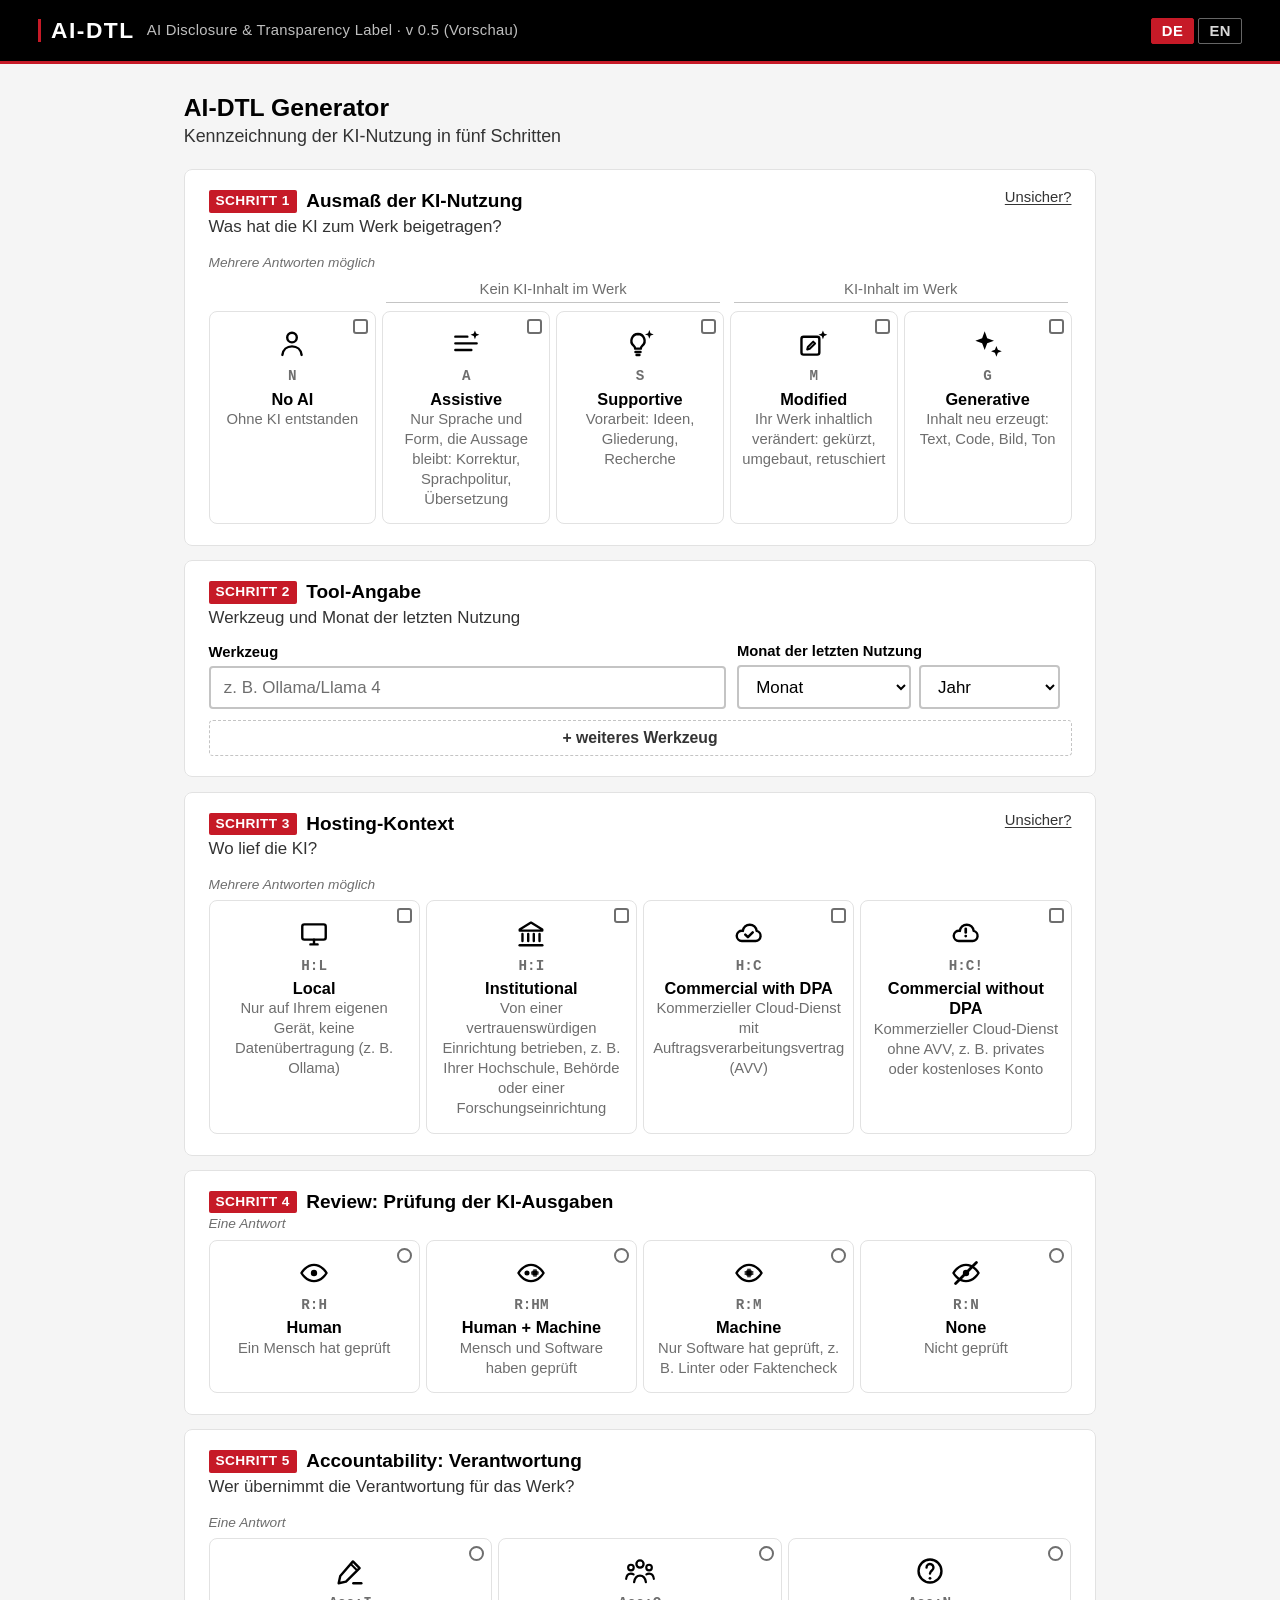
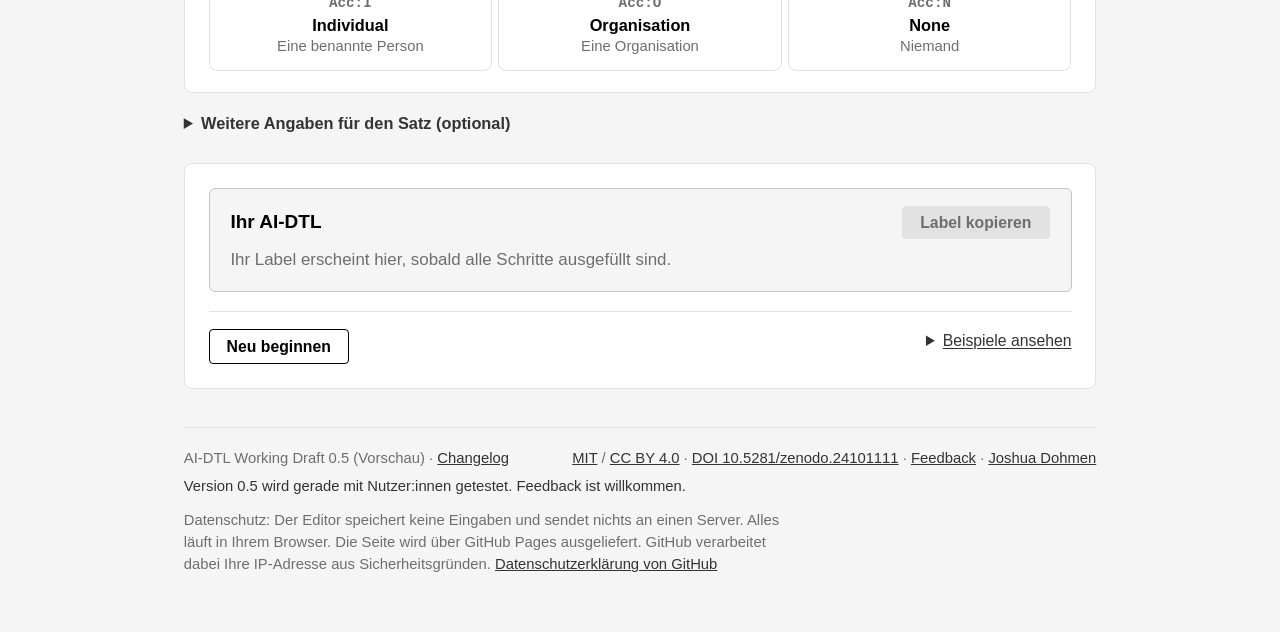
==== commit 93300fca: "Add the Zenodo DOI behind the licence - footers of editor, label page and changelog show the concept" ====
--- a/index.html
+++ b/index.html
@@ -172,7 +172,7 @@
     <span><span data-t="ui.footer_draft"></span> · <a href="https://ai-dtl.github.io/changelog/">Changelog</a></span>
     <span>
       <a href="https://github.com/ai-dtl/ai-dtl.github.io/blob/main/LICENSE">MIT</a> / <a href="https://creativecommons.org/licenses/by/4.0">CC BY 4.0</a> ·
-      <span data-t="ui.doi">DOI folgt (Zenodo)</span> ·
+      <a href="https://doi.org/10.5281/zenodo.24101111">DOI 10.5281/zenodo.24101111</a> ·
       <a href="https://github.com/ai-dtl/ai-dtl.github.io/issues">Feedback</a> ·
       <a href="mailto:jdohmen@uni-koblenz.de">Joshua Dohmen</a>
     </span>
